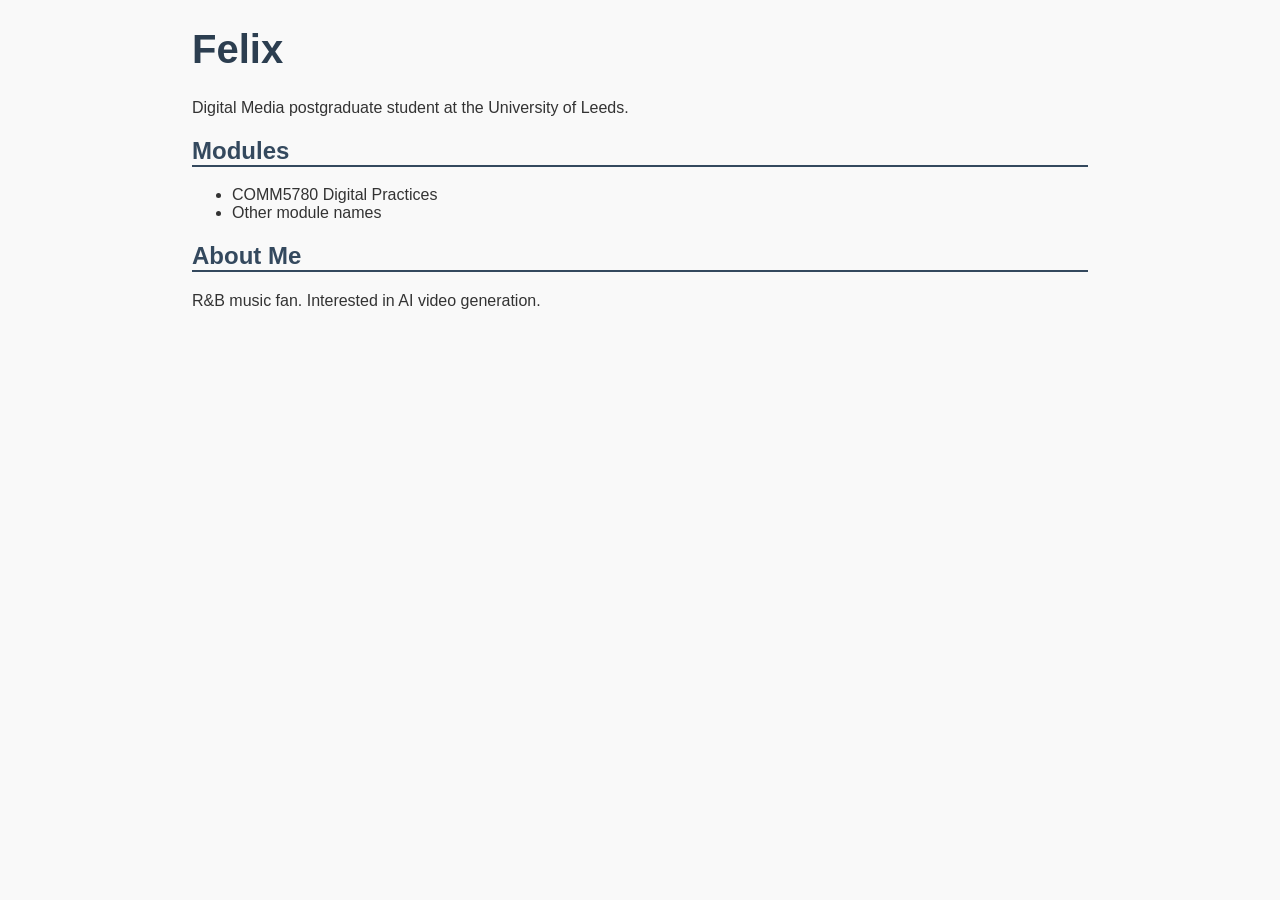
==== Felix website/index.html @ e4582f35 "Add files via upload" ====
<!DOCTYPE html>
<html>
<head>
<title>Felix's Portfolio</title>
<link href="style.css" rel="stylesheet" type="text/css" />
</head>
<body>

<h1>Felix</h1>
<p>Digital Media postgraduate student at the University of Leeds.</p>

<h2>Modules</h2>
<ul>
  <li>COMM5780 Digital Practices</li>
  <li>Other module names</li>
</ul>

<h2>About Me</h2>
<p>R&B music fan. Interested in AI video generation.</p>

</body>
</html>
---- Felix website/style.css ----
body {
  color: #333;
  background: #f9f9f9;
  font-family: Arial, sans-serif;
  margin-left: 15%;
  margin-right: 15%;
}

h1 {
  color: #2c3e50;
  font-size: 2.5em;
}

h2 {
  color: #34495e;
  border-bottom: 2px solid #34495e;
}
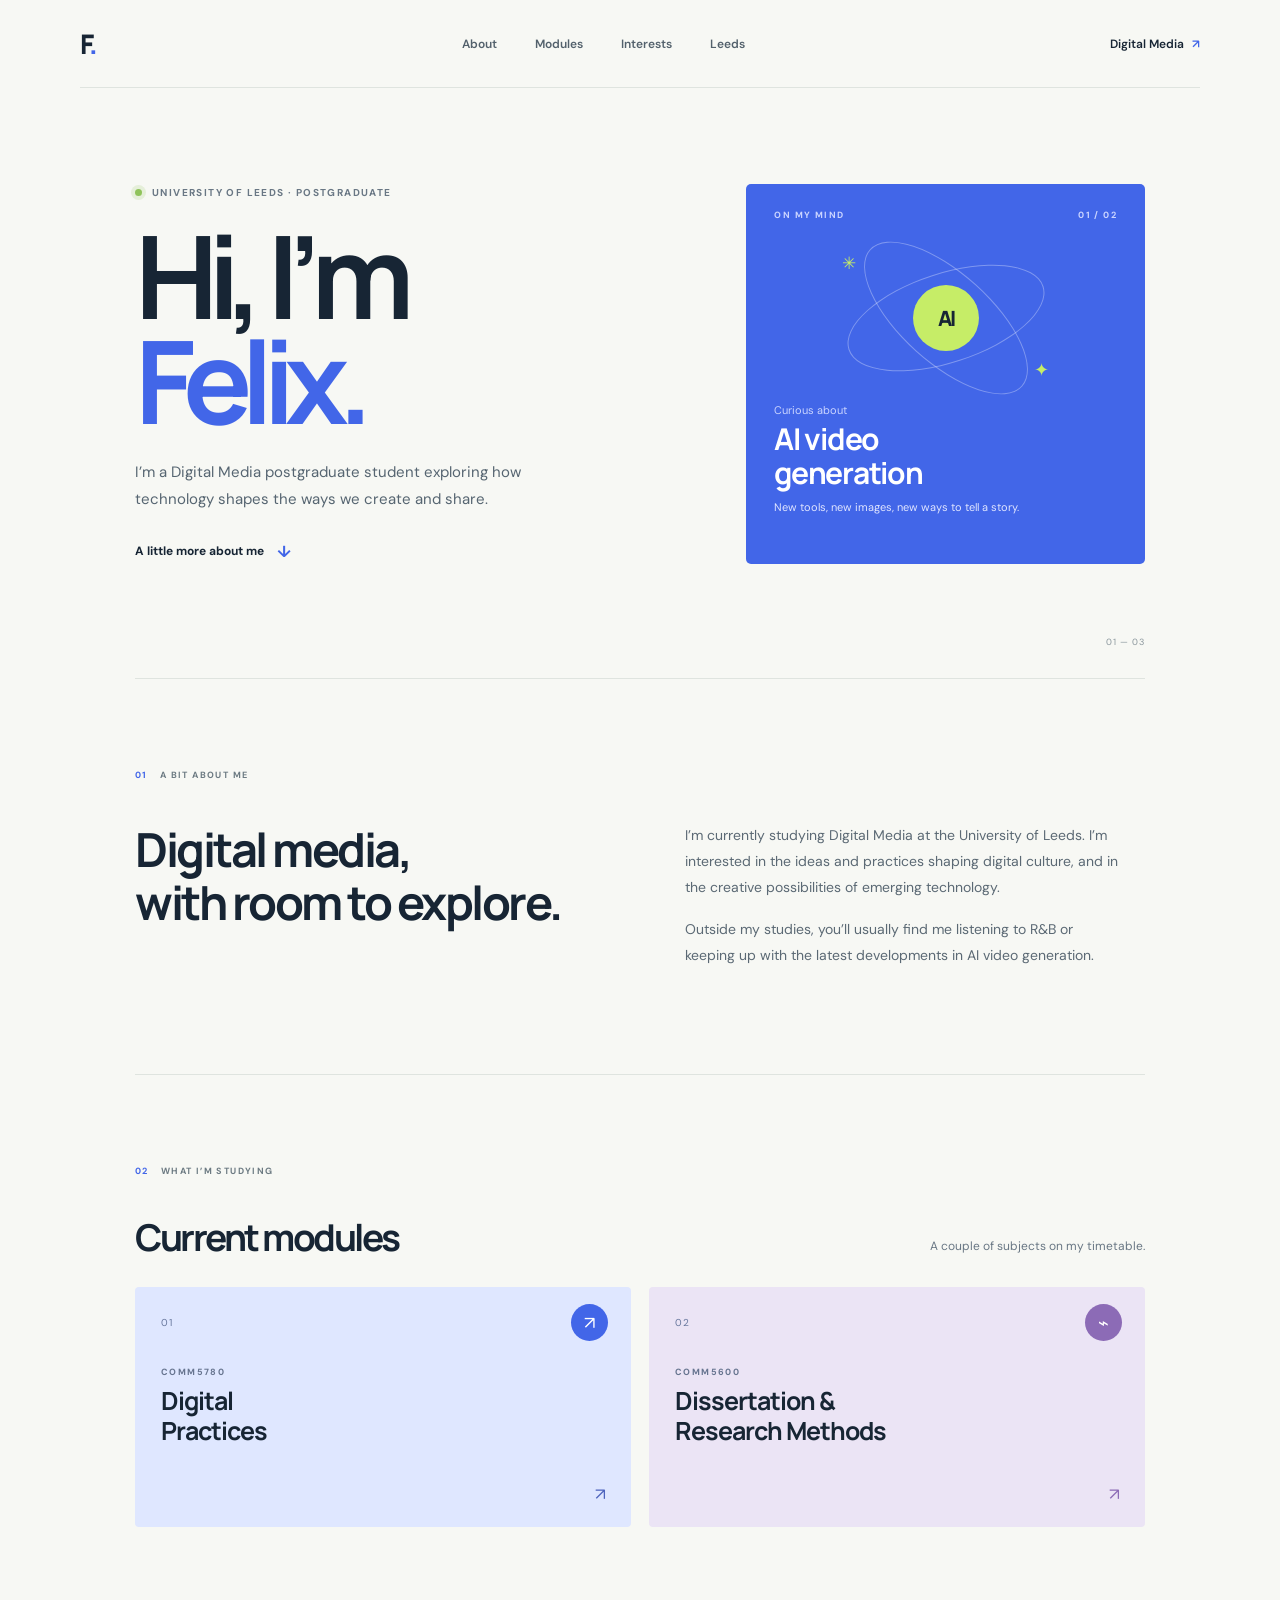
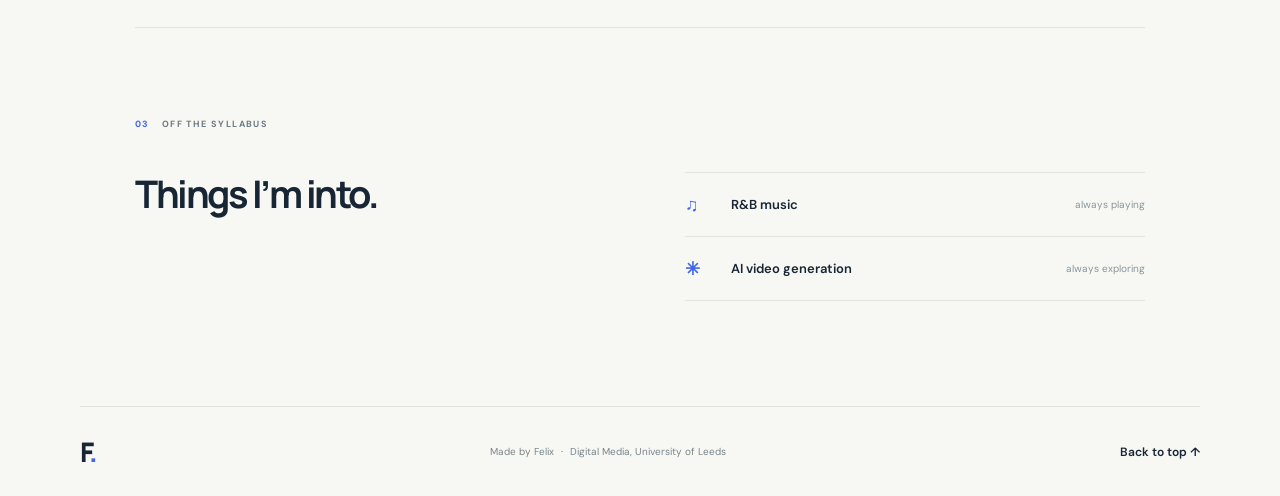
==== commit 7a49eb45: "Add files via upload" ====
--- a/Felix website/index.html
+++ b/Felix website/index.html
@@ -1,22 +1,102 @@
-<!DOCTYPE html>
-<html>
+<!doctype html>
+<html lang="en">
 <head>
-<title>Felix's Portfolio</title>
-<link href="style.css" rel="stylesheet" type="text/css" />
+  <meta charset="utf-8">
+  <meta name="viewport" content="width=device-width, initial-scale=1">
+  <meta name="description" content="Felix is a Digital Media postgraduate student at the University of Leeds, interested in R&B and AI video generation.">
+  <title>Felix — Digital Media</title>
+  <link rel="preconnect" href="https://fonts.googleapis.com">
+  <link rel="preconnect" href="https://fonts.gstatic.com" crossorigin>
+  <link href="https://fonts.googleapis.com/css2?family=DM+Sans:wght@400;500;600;700&family=Manrope:wght@500;600;700;800&display=swap" rel="stylesheet">
+  <link href="style.css" rel="stylesheet">
 </head>
 <body>
+  <header class="site-header">
+    <a class="wordmark" href="#top" aria-label="Felix, back to top">F<span>.</span></a>
+    <nav aria-label="Main navigation">
+      <a href="#about">About</a>
+      <a href="#modules">Modules</a>
+      <a href="#interests">Interests</a>
+      <a href="leeds.html">Leeds</a>
+    </nav>
+    <a class="header-note" href="#about">Digital Media <span>↗</span></a>
+  </header>
 
-<h1>Felix</h1>
-<p>Digital Media postgraduate student at the University of Leeds.</p>
+  <main id="top">
+    <section class="hero" aria-labelledby="hero-title">
+      <div class="hero-copy">
+        <p class="eyebrow"><span class="eyebrow-dot"></span> University of Leeds · Postgraduate</p>
+        <h1 id="hero-title">Hi, I’m<br><span>Felix.</span></h1>
+        <p class="hero-intro">I’m a Digital Media postgraduate student exploring how technology shapes the ways we create and share.</p>
+        <a class="text-link" href="#about">A little more about me <span aria-hidden="true">↓</span></a>
+      </div>
+      <aside class="hero-card" aria-label="Current interests">
+        <div class="card-topline"><span>ON MY MIND</span><span>01 / 02</span></div>
+        <div class="orbit-art" aria-hidden="true">
+          <span class="orbit orbit-one"></span>
+          <span class="orbit orbit-two"></span>
+          <span class="orbit-core">AI</span>
+          <span class="orbit-star star-one">✳</span>
+          <span class="orbit-star star-two">✦</span>
+        </div>
+        <p class="card-caption">Curious about</p>
+        <h2>AI video<br>generation</h2>
+        <p class="card-description">New tools, new images, new ways to tell a story.</p>
+      </aside>
+      <div class="hero-index" aria-hidden="true">01 — 03</div>
+    </section>
 
-<h2>Modules</h2>
-<ul>
-  <li>COMM5780 Digital Practices</li>
-  <li>Other module names</li>
-</ul>
+    <section class="about section-block" id="about" aria-labelledby="about-title">
+      <div class="section-label"><span>01</span> A BIT ABOUT ME</div>
+      <div class="about-content">
+        <h2 id="about-title">Digital media,<br>with room to explore.</h2>
+        <div class="about-text">
+          <p>I’m currently studying Digital Media at the University of Leeds. I’m interested in the ideas and practices shaping digital culture, and in the creative possibilities of emerging technology.</p>
+          <p>Outside my studies, you’ll usually find me listening to R&amp;B or keeping up with the latest developments in AI video generation.</p>
+        </div>
+      </div>
+    </section>
 
-<h2>About Me</h2>
-<p>R&B music fan. Interested in AI video generation.</p>
+    <section class="modules section-block" id="modules" aria-labelledby="modules-title">
+      <div class="section-label"><span>02</span> WHAT I’M STUDYING</div>
+      <div class="section-heading">
+        <h2 id="modules-title">Current modules</h2>
+        <p>A couple of subjects on my timetable.</p>
+      </div>
+      <div class="module-grid">
+        <article class="module-card module-card-blue">
+          <span class="module-number">01</span>
+          <div class="module-icon" aria-hidden="true">↗</div>
+          <p class="module-code">COMM5780</p>
+          <h3>Digital<br>Practices</h3>
+          <span class="module-arrow" aria-hidden="true">↗</span>
+        </article>
+        <article class="module-card module-card-lilac">
+          <span class="module-number">02</span>
+          <div class="module-icon" aria-hidden="true">⌁</div>
+          <p class="module-code">COMM5600</p>
+          <h3>Dissertation &amp;<br>Research Methods</h3>
+          <span class="module-arrow" aria-hidden="true">↗</span>
+        </article>
+      </div>
+    </section>
 
+    <section class="interests section-block" id="interests" aria-labelledby="interests-title">
+      <div class="section-label"><span>03</span> OFF THE SYLLABUS</div>
+      <div class="interest-content">
+        <h2 id="interests-title">Things I’m into.</h2>
+        <div class="interest-list">
+          <div class="interest-item"><span class="interest-symbol">♫</span><span>R&amp;B music</span><span class="interest-note">always playing</span></div>
+          <div class="interest-item"><span class="interest-symbol">✳</span><span>AI video generation</span><span class="interest-note">always exploring</span></div>
+        </div>
+      </div>
+    </section>
+  </main>
+
+  <footer class="site-footer">
+    <a class="wordmark" href="#top" aria-label="Back to top">F<span>.</span></a>
+    <p>Made by Felix <span>·</span> Digital Media, University of Leeds</p>
+    <a class="back-to-top" href="#top">Back to top ↑</a>
+  </footer>
 </body>
 </html>
--- a/Felix website/style.css
+++ b/Felix website/style.css
@@ -1,17 +1,287 @@
+:root {
+  color-scheme: light;
+  --ink: #172534;
+  --muted: #697784;
+  --blue: #4266e8;
+  --lime: #c6ed67;
+  --paper: #f7f8f4;
+  --line: #dfe4df;
+  --serif: Georgia, "Times New Roman", serif;
+}
+
+* { box-sizing: border-box; }
+
+html { scroll-behavior: smooth; }
+
 body {
-  color: #333;
-  background: #f9f9f9;
-  font-family: Arial, sans-serif;
-  margin-left: 15%;
-  margin-right: 15%;
-}
-
-h1 {
-  color: #2c3e50;
-  font-size: 2.5em;
-}
-
-h2 {
-  color: #34495e;
-  border-bottom: 2px solid #34495e;
-}
+  margin: 0;
+  color: var(--ink);
+  background: var(--paper);
+  font-family: "DM Sans", Arial, sans-serif;
+  -webkit-font-smoothing: antialiased;
+}
+
+a { color: inherit; }
+
+.site-header,
+.site-footer {
+  display: flex;
+  align-items: center;
+  justify-content: space-between;
+  width: min(1120px, calc(100% - 80px));
+  margin: 0 auto;
+}
+
+.site-header {
+  height: 88px;
+  border-bottom: 1px solid var(--line);
+}
+
+.wordmark {
+  color: var(--ink);
+  font-family: "Manrope", Arial, sans-serif;
+  font-size: 27px;
+  font-weight: 800;
+  letter-spacing: -2px;
+  text-decoration: none;
+}
+
+.wordmark span { color: var(--blue); }
+
+.site-header nav { display: flex; gap: 38px; }
+
+.site-header nav a,
+.header-note,
+.back-to-top {
+  font-size: 12px;
+  font-weight: 600;
+  text-decoration: none;
+}
+
+.site-header nav a { color: #53616c; transition: color .2s ease; }
+.site-header nav a:hover, .back-to-top:hover { color: var(--blue); }
+.header-note { color: var(--ink); }
+.header-note span { margin-left: 5px; color: var(--blue); }
+
+.hero {
+  position: relative;
+  display: grid;
+  grid-template-columns: 1.15fr .85fr;
+  align-items: center;
+  gap: 72px;
+  width: min(1010px, calc(100% - 120px));
+  min-height: 590px;
+  margin: 0 auto;
+  padding: 64px 0 82px;
+}
+
+.eyebrow, .section-label, .card-topline, .module-code {
+  font-size: 10px;
+  font-weight: 700;
+  letter-spacing: 1.4px;
+  text-transform: uppercase;
+}
+
+.eyebrow { display: flex; align-items: center; gap: 10px; margin: 0 0 24px; color: var(--muted); }
+.eyebrow-dot { width: 7px; height: 7px; border-radius: 50%; background: #8fc35a; box-shadow: 0 0 0 4px #e5efd9; }
+
+.hero h1 {
+  margin: 0;
+  font-family: "Manrope", Arial, sans-serif;
+  font-size: clamp(76px, 9vw, 116px);
+  font-weight: 700;
+  letter-spacing: -.09em;
+  line-height: .91;
+}
+
+.hero h1 span { color: var(--blue); }
+
+.hero-intro {
+  max-width: 405px;
+  margin: 26px 0 26px;
+  color: #566571;
+  font-size: 15px;
+  line-height: 1.8;
+}
+
+.text-link { display: inline-flex; gap: 13px; align-items: center; font-size: 12px; font-weight: 700; text-decoration: none; }
+.text-link span { color: var(--blue); font-size: 16px; transition: transform .2s ease; }
+.text-link:hover span { transform: translateY(3px); }
+
+.hero-card {
+  position: relative;
+  min-height: 380px;
+  padding: 25px 28px 28px;
+  overflow: hidden;
+  color: #fff;
+  background: var(--blue);
+  border-radius: 5px;
+}
+
+.card-topline { display: flex; justify-content: space-between; color: #cbd5ff; font-size: 9px; }
+.orbit-art { position: relative; height: 170px; margin: 12px auto 0; }
+.orbit { position: absolute; top: 50%; left: 50%; border: 1px solid rgba(255,255,255,.32); border-radius: 50%; transform: translate(-50%, -50%) rotate(-18deg); }
+.orbit-one { width: 205px; height: 90px; }
+.orbit-two { width: 205px; height: 90px; transform: translate(-50%, -50%) rotate(42deg); }
+.orbit-core { position: absolute; top: 50%; left: 50%; display: grid; width: 66px; height: 66px; place-items: center; color: var(--ink); background: var(--lime); border-radius: 50%; font-family: "Manrope", sans-serif; font-size: 21px; font-weight: 800; letter-spacing: -2px; transform: translate(-50%, -50%); }
+.orbit-star { position: absolute; color: var(--lime); }
+.star-one { top: 19px; left: calc(50% - 104px); font-size: 17px; }
+.star-two { right: calc(50% - 103px); bottom: 21px; font-size: 18px; }
+.card-caption { margin: 0 0 5px; color: #cbd5ff; font-size: 11px; }
+.hero-card h2 { margin: 0; font-family: "Manrope", sans-serif; font-size: 30px; line-height: 1.12; letter-spacing: -1.3px; }
+.card-description { margin: 10px 0 0; color: #e0e5ff; font-size: 11px; line-height: 1.6; }
+.hero-index { position: absolute; right: 0; bottom: 30px; color: #8a969c; font-size: 9px; letter-spacing: 1px; }
+
+.section-block { width: min(1010px, calc(100% - 120px)); margin: 0 auto; padding: 90px 0; border-top: 1px solid var(--line); }
+.section-label { display: flex; align-items: center; gap: 12px; color: #6c7a82; font-size: 9px; }
+.section-label span { color: var(--blue); }
+
+.about-content { display: grid; grid-template-columns: 1fr 1fr; gap: 90px; margin-top: 42px; }
+.about h2, .section-heading h2, .interest-content h2 { margin: 0; font-family: "Manrope", Arial, sans-serif; font-size: clamp(32px, 4vw, 47px); line-height: 1.13; letter-spacing: -2.5px; }
+.about-text { max-width: 440px; color: #5b6974; font-size: 14px; line-height: 1.85; }
+.about-text p { margin: 0 0 16px; }
+
+.modules { padding-bottom: 100px; }
+.section-heading { display: flex; align-items: end; justify-content: space-between; margin: 40px 0 28px; }
+.section-heading h2 { font-size: 37px; }
+.section-heading p { margin: 0 0 5px; color: var(--muted); font-size: 12px; }
+.module-grid { display: grid; grid-template-columns: 1fr 1fr; gap: 18px; }
+.module-card { position: relative; min-height: 240px; padding: 23px 26px; overflow: hidden; border-radius: 4px; }
+.module-card-blue { background: #dfe7ff; }
+.module-card-lilac { background: #ebe4f5; }
+.module-number { color: #67779d; font-size: 10px; letter-spacing: 1px; }
+.module-icon { position: absolute; top: 17px; right: 23px; display: grid; width: 37px; height: 37px; place-items: center; color: #fff; background: var(--blue); border-radius: 50%; font-size: 18px; }
+.module-card-lilac .module-icon { color: #fff; background: #8c6bb6; }
+.module-code { margin: 35px 0 8px; color: #66748f; font-size: 9px; }
+.module-card h3 { margin: 0; font-family: "Manrope", Arial, sans-serif; font-size: 25px; line-height: 1.18; letter-spacing: -1px; }
+.module-arrow { position: absolute; right: 25px; bottom: 22px; color: #4e64bd; font-size: 17px; }
+.module-card-lilac .module-arrow { color: #8c6bb6; }
+
+.interests { padding-bottom: 105px; }
+.interest-content { display: grid; grid-template-columns: 1fr 1fr; gap: 90px; align-items: start; margin-top: 42px; }
+.interest-content h2 { font-size: 38px; }
+.interest-list { border-top: 1px solid var(--line); }
+.interest-item { display: grid; grid-template-columns: 34px 1fr auto; align-items: center; gap: 12px; min-height: 64px; border-bottom: 1px solid var(--line); font-size: 13px; font-weight: 600; }
+.interest-symbol { color: var(--blue); font-size: 18px; }
+.interest-note { color: #89949a; font-size: 10px; font-weight: 400; }
+
+.site-footer { min-height: 90px; border-top: 1px solid var(--line); }
+.site-footer p { color: #78848a; font-size: 10px; }
+.site-footer p span { padding: 0 4px; color: var(--blue); }
+.back-to-top { color: var(--ink); }
+
+:focus-visible { outline: 3px solid #eea84b; outline-offset: 4px; }
+
+@media (max-width: 760px) {
+  .site-header, .site-footer { width: calc(100% - 40px); }
+  .site-header { height: 72px; }
+  .site-header nav { gap: 18px; }
+  .site-header nav a { font-size: 11px; }
+  .header-note { display: none; }
+  .hero, .section-block { width: calc(100% - 48px); }
+  .hero { grid-template-columns: 1fr; gap: 45px; min-height: auto; padding: 74px 0 70px; }
+  .hero h1 { font-size: clamp(76px, 17vw, 112px); }
+  .hero-card { width: min(100%, 390px); min-height: 360px; }
+  .hero-index { bottom: 24px; }
+  .section-block { padding: 70px 0; }
+  .about-content, .interest-content { grid-template-columns: 1fr; gap: 24px; margin-top: 32px; }
+  .about h2 { font-size: 39px; }
+  .section-heading { display: block; margin-top: 32px; }
+  .section-heading p { margin-top: 10px; }
+  .module-grid { grid-template-columns: 1fr; }
+  .module-card { min-height: 220px; }
+  .interest-content h2 { font-size: 34px; }
+}
+
+@media (max-width: 420px) {
+  .site-header nav { gap: 12px; }
+  .site-header nav a { font-size: 10px; }
+  .hero, .section-block { width: calc(100% - 40px); }
+  .hero-intro { font-size: 14px; }
+  .interest-item { grid-template-columns: 26px 1fr; gap: 8px; }
+  .interest-note { grid-column: 2; margin-top: -16px; padding-bottom: 12px; }
+  .site-footer p { max-width: 170px; line-height: 1.6; }
+}
+
+@media (prefers-reduced-motion: reduce) {
+  html { scroll-behavior: auto; }
+  *, *::before, *::after { transition-duration: .01ms !important; }
+}
+
+.leeds-hero {
+  position: relative;
+  display: grid;
+  grid-template-columns: .85fr 1.15fr;
+  align-items: center;
+  gap: 64px;
+  width: min(1120px, calc(100% - 80px));
+  min-height: 560px;
+  margin: 0 auto;
+  padding: 64px 0 76px;
+}
+
+.leeds-hero h1 {
+  margin: 0;
+  font-family: "Manrope", Arial, sans-serif;
+  font-size: clamp(58px, 7vw, 86px);
+  font-weight: 700;
+  letter-spacing: -.08em;
+  line-height: .99;
+}
+
+.leeds-hero h1 span { color: var(--blue); }
+.leeds-intro { max-width: 390px; margin: 23px 0 24px; color: #566571; font-size: 14px; line-height: 1.8; }
+.leeds-hero-image { margin: 0; }
+.leeds-hero-image img { display: block; width: 100%; height: 355px; object-fit: cover; border-radius: 4px; }
+.leeds-hero-image figcaption { margin-top: 10px; color: #76828a; font-size: 10px; }
+.leeds-hero-image figcaption a, .photo-note a { color: #5c6c86; text-decoration-color: #9ba6b1; text-underline-offset: 3px; }
+.leeds-hero-index { position: absolute; right: 0; bottom: 26px; color: #8a969c; font-size: 9px; letter-spacing: 1px; }
+
+.leeds-campus { padding-top: 78px; }
+.leeds-section-heading { display: flex; align-items: end; justify-content: space-between; gap: 30px; margin: 38px 0 27px; }
+.leeds-section-heading h2 { margin: 0; font-family: "Manrope", Arial, sans-serif; font-size: clamp(32px, 4vw, 44px); letter-spacing: -2px; line-height: 1.12; }
+.leeds-section-heading p { max-width: 520px; margin: 12px 0 0; color: var(--muted); font-size: 13px; line-height: 1.7; }
+.leeds-section-heading > .text-link { flex: 0 0 auto; margin-bottom: 4px; }
+.campus-gallery { display: grid; grid-template-columns: 1.35fr .65fr; gap: 18px; align-items: stretch; }
+.campus-photo { display: flex; flex-direction: column; min-width: 0; margin: 0; overflow: hidden; background: #eff0eb; border-radius: 4px; }
+.campus-photo img { display: block; width: 100%; height: 310px; object-fit: cover; }
+.campus-photo:not(.campus-photo-wide) img { height: 310px; object-position: center; }
+.campus-photo figcaption { display: flex; align-items: center; justify-content: space-between; gap: 10px; min-height: 48px; padding: 0 15px; }
+.campus-photo figcaption span { font-size: 12px; font-weight: 700; }
+.campus-photo figcaption a { color: #76828a; font-size: 9px; text-decoration: none; }
+.photo-note { margin: 15px 0 0; color: #879197; font-size: 10px; }
+
+.everyday { padding-top: 80px; padding-bottom: 100px; }
+.everyday-heading { margin-bottom: 28px; }
+.everyday-gallery { display: grid; grid-template-columns: 1.25fr .75fr 1fr; grid-auto-rows: 220px; gap: 14px; }
+.everyday-photo { position: relative; min-width: 0; margin: 0; overflow: hidden; background: #e6e8e3; border-radius: 4px; }
+.everyday-photo img { display: block; width: 100%; height: 100%; object-fit: cover; transition: transform .35s ease; }
+.everyday-photo:hover img { transform: scale(1.025); }
+.everyday-photo figcaption { position: absolute; right: 0; bottom: 0; left: 0; padding: 28px 14px 12px; color: #fff; background: linear-gradient(transparent, rgba(11, 20, 28, .68)); font-size: 11px; font-weight: 600; }
+.everyday-photo-city { grid-column: span 2; }
+.everyday-photo-city img { object-position: center 55%; }
+.everyday-photo-breakfast { grid-row: span 2; }
+.everyday-photo-breakfast img, .everyday-photo-night img, .everyday-photo-meal img { object-position: center; }
+.everyday-photo-dinner { grid-column: span 2; }
+
+@media (max-width: 760px) {
+  .leeds-hero { grid-template-columns: 1fr; gap: 35px; width: calc(100% - 48px); min-height: auto; padding: 65px 0 66px; }
+  .leeds-hero h1 { font-size: clamp(57px, 13vw, 78px); }
+  .leeds-hero-image img { height: min(58vw, 355px); min-height: 220px; }
+  .leeds-hero-index { bottom: 20px; }
+  .leeds-campus, .everyday { padding-top: 68px; }
+  .leeds-section-heading { display: block; margin-top: 30px; }
+  .leeds-section-heading > .text-link { margin-top: 18px; }
+  .campus-gallery { grid-template-columns: 1fr; }
+  .campus-photo img, .campus-photo:not(.campus-photo-wide) img { height: 260px; }
+  .everyday-gallery { grid-template-columns: 1fr 1fr; grid-auto-rows: 200px; }
+  .everyday-photo-city, .everyday-photo-dinner { grid-column: span 2; }
+  .everyday-photo-breakfast { grid-row: span 1; }
+}
+
+@media (max-width: 420px) {
+  .leeds-hero { width: calc(100% - 40px); }
+  .everyday-gallery { grid-auto-rows: 165px; gap: 10px; }
+  .campus-photo img, .campus-photo:not(.campus-photo-wide) img { height: 215px; }
+  .campus-photo figcaption { padding: 0 11px; }
+}
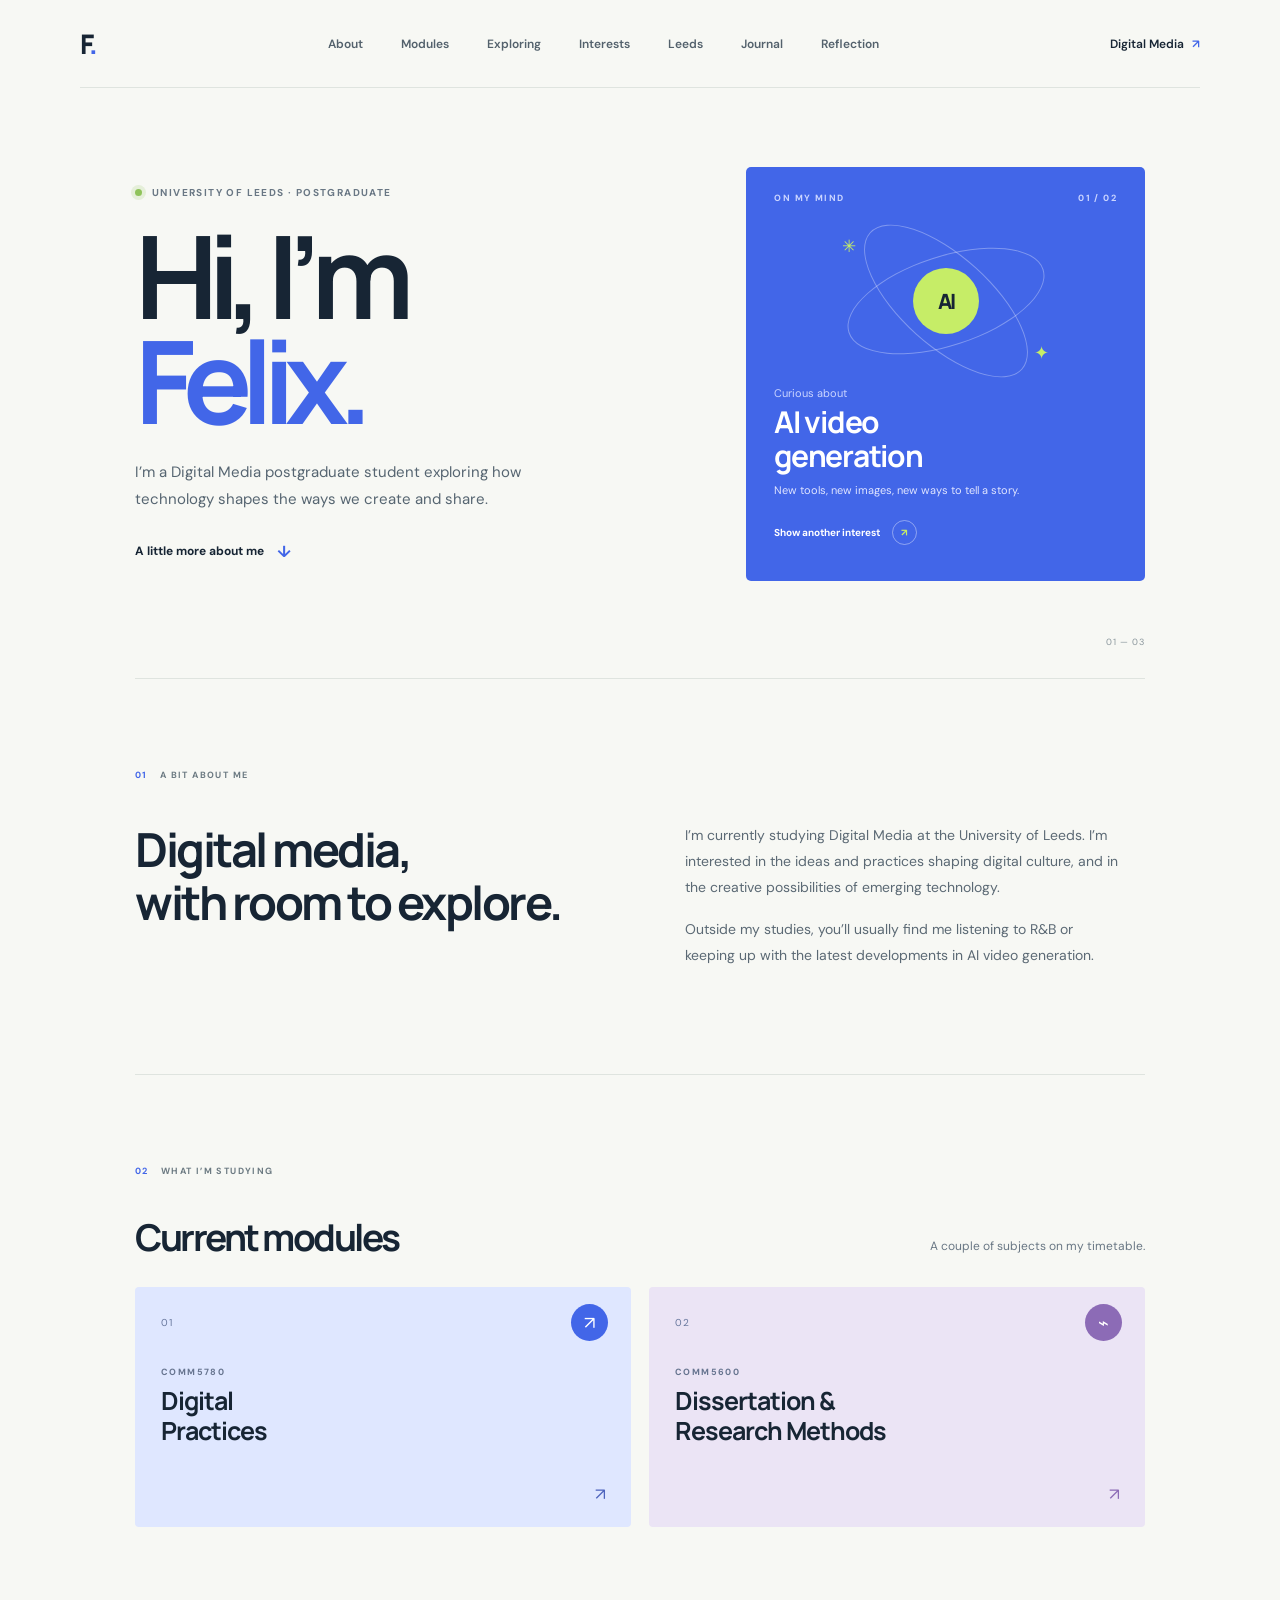
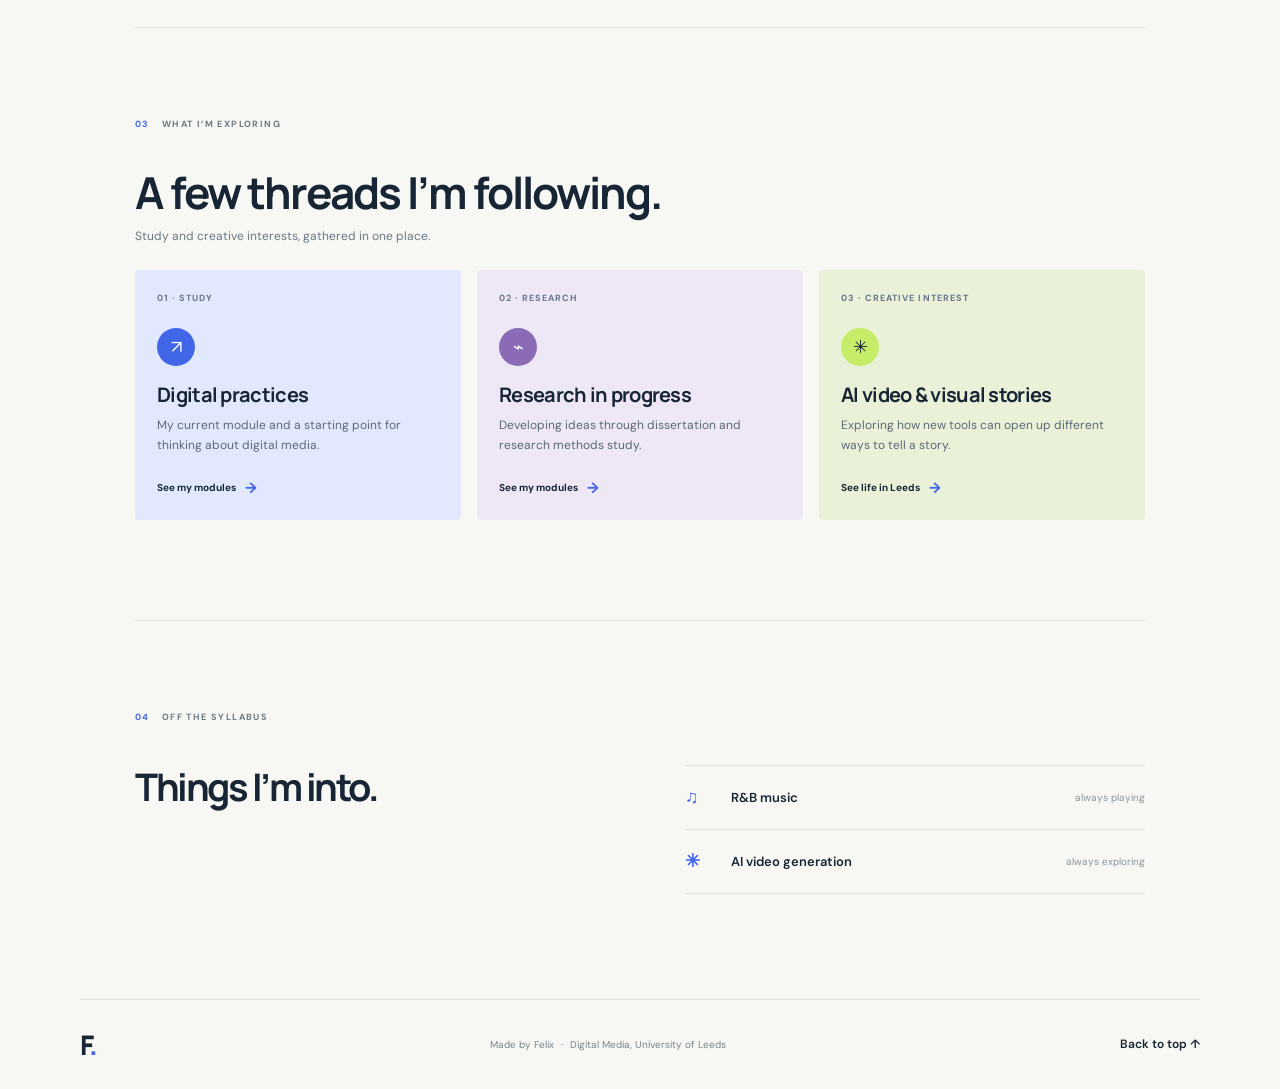
==== commit c626c8df: "Add files via upload" ====
--- a/Felix website/index.html
+++ b/Felix website/index.html
@@ -11,13 +11,17 @@
   <link href="style.css" rel="stylesheet">
 </head>
 <body>
+  <div class="scroll-progress" aria-hidden="true"><span></span></div>
   <header class="site-header">
     <a class="wordmark" href="#top" aria-label="Felix, back to top">F<span>.</span></a>
     <nav aria-label="Main navigation">
       <a href="#about">About</a>
       <a href="#modules">Modules</a>
+      <a href="#exploring">Exploring</a>
       <a href="#interests">Interests</a>
       <a href="leeds.html">Leeds</a>
+      <a href="journal.html">Journal</a>
+      <a href="reflection.html">Reflection</a>
     </nav>
     <a class="header-note" href="#about">Digital Media <span>↗</span></a>
   </header>
@@ -31,17 +35,22 @@
         <a class="text-link" href="#about">A little more about me <span aria-hidden="true">↓</span></a>
       </div>
       <aside class="hero-card" aria-label="Current interests">
-        <div class="card-topline"><span>ON MY MIND</span><span>01 / 02</span></div>
-        <div class="orbit-art" aria-hidden="true">
+        <div class="card-topline"><span>ON MY MIND</span><span id="interest-index" aria-live="polite">01 / 02</span></div>
+        <div class="orbit-art" id="interest-art" aria-hidden="true">
           <span class="orbit orbit-one"></span>
           <span class="orbit orbit-two"></span>
-          <span class="orbit-core">AI</span>
+          <span class="orbit-core" id="interest-core">AI</span>
           <span class="orbit-star star-one">✳</span>
           <span class="orbit-star star-two">✦</span>
         </div>
-        <p class="card-caption">Curious about</p>
-        <h2>AI video<br>generation</h2>
-        <p class="card-description">New tools, new images, new ways to tell a story.</p>
+        <div class="interest-copy" id="interest-copy" aria-live="polite">
+          <p class="card-caption" id="interest-caption">Curious about</p>
+          <h2 id="interest-title">AI video<br>generation</h2>
+          <p class="card-description" id="interest-description">New tools, new images, new ways to tell a story.</p>
+        </div>
+        <button class="interest-switch" id="interest-switch" type="button" aria-label="Show another interest">
+          <span>Show another interest</span><span aria-hidden="true">↗</span>
+        </button>
       </aside>
       <div class="hero-index" aria-hidden="true">01 — 03</div>
     </section>
@@ -81,8 +90,41 @@
       </div>
     </section>
 
+    <section class="exploring section-block" id="exploring" aria-labelledby="exploring-title">
+      <div class="section-label"><span>03</span> WHAT I’M EXPLORING</div>
+      <div class="exploring-heading">
+        <div>
+          <h2 id="exploring-title">A few threads I’m following.</h2>
+          <p>Study and creative interests, gathered in one place.</p>
+        </div>
+      </div>
+      <div class="exploration-grid">
+        <a class="exploration-card exploration-blue" href="#modules">
+          <span class="exploration-index">01 · STUDY</span>
+          <span class="exploration-icon" aria-hidden="true">↗</span>
+          <h3>Digital practices</h3>
+          <p>My current module and a starting point for thinking about digital media.</p>
+          <span class="exploration-link">See my modules <span aria-hidden="true">→</span></span>
+        </a>
+        <a class="exploration-card exploration-lilac" href="#modules">
+          <span class="exploration-index">02 · RESEARCH</span>
+          <span class="exploration-icon" aria-hidden="true">⌁</span>
+          <h3>Research in progress</h3>
+          <p>Developing ideas through dissertation and research methods study.</p>
+          <span class="exploration-link">See my modules <span aria-hidden="true">→</span></span>
+        </a>
+        <a class="exploration-card exploration-lime" href="leeds.html#everyday">
+          <span class="exploration-index">03 · CREATIVE INTEREST</span>
+          <span class="exploration-icon" aria-hidden="true">✳</span>
+          <h3>AI video &amp; visual stories</h3>
+          <p>Exploring how new tools can open up different ways to tell a story.</p>
+          <span class="exploration-link">See life in Leeds <span aria-hidden="true">→</span></span>
+        </a>
+      </div>
+    </section>
+
     <section class="interests section-block" id="interests" aria-labelledby="interests-title">
-      <div class="section-label"><span>03</span> OFF THE SYLLABUS</div>
+      <div class="section-label"><span>04</span> OFF THE SYLLABUS</div>
       <div class="interest-content">
         <h2 id="interests-title">Things I’m into.</h2>
         <div class="interest-list">
@@ -93,10 +135,12 @@
     </section>
   </main>
 
+  <button class="back-to-top-float" type="button" aria-label="Back to top">↑</button>
   <footer class="site-footer">
     <a class="wordmark" href="#top" aria-label="Back to top">F<span>.</span></a>
     <p>Made by Felix <span>·</span> Digital Media, University of Leeds</p>
     <a class="back-to-top" href="#top">Back to top ↑</a>
   </footer>
+  <script src="site.js" defer></script>
 </body>
 </html>
--- a/Felix website/style.css
+++ b/Felix website/style.css
@@ -169,6 +169,38 @@
 .site-footer p { color: #78848a; font-size: 10px; }
 .site-footer p span { padding: 0 4px; color: var(--blue); }
 .back-to-top { color: var(--ink); }
+
+.reflection-hero {
+  width: min(1010px, calc(100% - 120px));
+  margin: 0 auto;
+  padding: 104px 0 96px;
+}
+.reflection-hero h1 {
+  margin: 0;
+  font-family: "Manrope", Arial, sans-serif;
+  font-size: clamp(62px, 8vw, 96px);
+  font-weight: 700;
+  letter-spacing: -.085em;
+  line-height: .98;
+}
+.reflection-hero h1 span { color: var(--blue); }
+.reflection-hero > p:last-child { max-width: 490px; margin: 24px 0 0; color: #566571; font-size: 15px; line-height: 1.8; }
+.reflection-content { padding-top: 72px; }
+.reflection-heading { display: flex; align-items: end; justify-content: space-between; margin: 38px 0 28px; }
+.reflection-kicker, .reflection-card-index { color: #6c7a82; font-size: 9px; font-weight: 700; letter-spacing: 1.25px; }
+.reflection-kicker { margin: 0 0 12px; }
+.reflection-heading h2 { margin: 0; font-family: "Manrope", Arial, sans-serif; font-size: clamp(32px, 4vw, 44px); letter-spacing: -2px; line-height: 1.15; }
+.reflection-mark { color: #d9e0dc; font-family: "Manrope", Arial, sans-serif; font-size: 60px; font-weight: 700; letter-spacing: -5px; line-height: 1; }
+.reflection-grid { display: grid; grid-template-columns: repeat(3, 1fr); gap: 16px; }
+.reflection-card { min-height: 245px; padding: 24px; border: 1px solid var(--line); border-radius: 4px; background: #fff; }
+.reflection-card-index { color: var(--blue); }
+.reflection-card h3 { margin: 37px 0 12px; font-family: "Manrope", Arial, sans-serif; font-size: 20px; letter-spacing: -.7px; line-height: 1.2; }
+.reflection-card p { margin: 0; color: #5b6974; font-size: 12px; line-height: 1.8; }
+.reflection-card-next { background: #eaf0ff; border-color: #dce4fb; }
+.reflection-card-next .reflection-card-index { color: #5268c8; }
+.reflection-return { margin-top: 32px; }
+
+.reflection-page .site-header nav a[aria-current="page"] { color: var(--blue); }
 
 :focus-visible { outline: 3px solid #eea84b; outline-offset: 4px; }
 
@@ -191,6 +223,11 @@
   .module-grid { grid-template-columns: 1fr; }
   .module-card { min-height: 220px; }
   .interest-content h2 { font-size: 34px; }
+  .reflection-hero, .reflection-content { width: calc(100% - 48px); }
+  .reflection-hero { padding: 76px 0 68px; }
+  .reflection-grid { grid-template-columns: 1fr; gap: 12px; }
+  .reflection-card { min-height: auto; }
+  .reflection-card h3 { margin-top: 24px; }
 }
 
 @media (max-width: 420px) {
@@ -201,6 +238,11 @@
   .interest-item { grid-template-columns: 26px 1fr; gap: 8px; }
   .interest-note { grid-column: 2; margin-top: -16px; padding-bottom: 12px; }
   .site-footer p { max-width: 170px; line-height: 1.6; }
+  .site-header nav { gap: 8px; }
+  .site-header nav a { font-size: 9px; }
+  .reflection-hero, .reflection-content { width: calc(100% - 40px); }
+  .reflection-heading { align-items: center; }
+  .reflection-mark { font-size: 46px; }
 }
 
 @media (prefers-reduced-motion: reduce) {
@@ -285,3 +327,228 @@
   .campus-photo img, .campus-photo:not(.campus-photo-wide) img { height: 215px; }
   .campus-photo figcaption { padding: 0 11px; }
 }
+
+
+/* Next iteration: exploration cards and interactive photo viewing. */
+.exploring { padding-bottom: 100px; }
+.exploring-heading { display: flex; align-items: end; justify-content: space-between; margin: 38px 0 26px; }
+.exploring-heading h2 { margin: 0; font-family: "Manrope", Arial, sans-serif; font-size: clamp(32px, 4vw, 44px); line-height: 1.13; letter-spacing: -2px; }
+.exploring-heading p { margin: 10px 0 0; color: var(--muted); font-size: 12px; }
+.exploration-grid { display: grid; grid-template-columns: repeat(3, 1fr); gap: 16px; }
+.exploration-card { position: relative; display: flex; min-height: 250px; flex-direction: column; align-items: flex-start; padding: 22px; overflow: hidden; border-radius: 4px; color: var(--ink); text-decoration: none; transition: transform .2s ease, box-shadow .2s ease; }
+.exploration-card:hover { transform: translateY(-4px); box-shadow: 0 12px 28px rgba(23, 37, 52, .09); }
+.exploration-blue { background: #e2e9ff; }
+.exploration-lilac { background: #eee7f5; }
+.exploration-lime { background: #eaf1d9; }
+.exploration-index { color: #68758a; font-size: 9px; font-weight: 700; letter-spacing: 1.1px; }
+.exploration-icon { display: grid; width: 38px; height: 38px; margin: 24px 0 15px; place-items: center; border-radius: 50%; color: #fff; background: var(--blue); font-size: 18px; }
+.exploration-lilac .exploration-icon { background: #8c6bb6; }
+.exploration-lime .exploration-icon { color: var(--ink); background: #c6ed67; }
+.exploration-card h3 { margin: 0; font-family: "Manrope", Arial, sans-serif; font-size: 20px; letter-spacing: -.7px; }
+.exploration-card p { max-width: 270px; margin: 8px 0 22px; color: #5b6974; font-size: 12px; line-height: 1.65; }
+.exploration-link { display: inline-flex; gap: 9px; align-items: center; margin-top: auto; font-size: 10px; font-weight: 700; }
+.exploration-link span { color: var(--blue); font-size: 15px; transition: transform .2s ease; }
+.exploration-card:hover .exploration-link span { transform: translateX(3px); }
+
+.gallery-toolbar { display: flex; align-items: center; justify-content: space-between; gap: 16px; margin: 0 0 18px; }
+.gallery-filters { display: flex; flex-wrap: wrap; gap: 8px; }
+.gallery-filter { min-height: 34px; padding: 0 13px; border: 1px solid var(--line); border-radius: 99px; color: #5b6974; background: transparent; font: inherit; font-size: 10px; font-weight: 600; cursor: pointer; transition: color .2s ease, background .2s ease, border-color .2s ease; }
+.gallery-filter span { margin-left: 4px; opacity: .72; }
+.gallery-filter:hover, .gallery-filter.is-active { border-color: var(--ink); color: #fff; background: var(--ink); }
+.gallery-status { margin: 0; color: #879197; font-size: 10px; }
+.everyday-photo[hidden] { display: none; }
+.photo-trigger { display: block; width: 100%; padding: 0; overflow: hidden; border: 0; background: transparent; cursor: zoom-in; }
+.leeds-hero-image .photo-trigger { height: auto; border-radius: 4px; }
+.campus-photo .photo-trigger { flex: 1; }
+.campus-photo .photo-trigger img { height: 310px; }
+.everyday-photo .photo-trigger { height: 100%; }
+.photo-trigger:focus-visible { outline-offset: -5px; }
+.photo-trigger img { transition: transform .3s ease, filter .2s ease; }
+.photo-trigger:hover img { transform: scale(1.025); filter: brightness(.94); }
+
+dialog.photo-viewer:not([open]) { display: none; }
+.photo-viewer { position: relative; display: grid; grid-template-columns: 52px minmax(0, 1fr) 52px; grid-template-rows: auto minmax(0, 1fr); gap: 8px; width: min(1000px, calc(100vw - 36px)); max-width: none; height: min(780px, calc(100dvh - 36px)); max-height: none; padding: 14px; overflow: hidden; border: 1px solid rgba(255,255,255,.13); border-radius: 8px; color: #fff; background: #111a22; box-shadow: 0 24px 90px rgba(0,0,0,.38); }
+.photo-viewer::backdrop { background: rgba(9, 17, 24, .78); backdrop-filter: blur(5px); }
+.viewer-toolbar { grid-column: 1 / -1; display: flex; justify-content: space-between; align-items: center; min-height: 34px; }
+.viewer-counter { margin: 0; color: #c3cbd0; font-size: 10px; letter-spacing: .8px; }
+.viewer-close, .viewer-arrow { border: 1px solid rgba(255,255,255,.25); color: #fff; background: rgba(255,255,255,.07); cursor: pointer; }
+.viewer-close { padding: 8px 11px; border-radius: 99px; font: inherit; font-size: 10px; }
+.viewer-close span { margin-left: 7px; font-size: 16px; vertical-align: -1px; }
+.viewer-figure { grid-row: 2; grid-column: 2; display: grid; min-width: 0; min-height: 0; margin: 0; grid-template-rows: minmax(0, 1fr) auto; align-items: center; justify-items: center; }
+.viewer-figure img { display: block; max-width: 100%; max-height: 100%; object-fit: contain; }
+.viewer-figure figcaption { padding-top: 10px; color: #d4dade; font-size: 11px; text-align: center; }
+.viewer-arrow { align-self: center; justify-self: center; display: grid; width: 40px; height: 40px; place-items: center; border-radius: 50%; font-size: 19px; }
+.viewer-previous { grid-row: 2; grid-column: 1; }
+.viewer-next { grid-row: 2; grid-column: 3; }
+.viewer-close:hover, .viewer-arrow:hover { background: rgba(255,255,255,.18); }
+.viewer-arrow[hidden] { display: none; }
+
+@media (max-width: 760px) {
+  .exploration-grid { grid-template-columns: 1fr; gap: 12px; }
+  .exploration-card { min-height: 210px; }
+  .exploration-icon { margin-top: 18px; }
+  .gallery-toolbar { align-items: flex-start; flex-direction: column; }
+  .campus-photo .photo-trigger img { height: 260px; }
+}
+
+@media (max-width: 480px) {
+  .photo-viewer { grid-template-columns: 38px minmax(0, 1fr) 38px; gap: 4px; width: calc(100vw - 20px); height: calc(100dvh - 20px); padding: 10px 6px; }
+  .viewer-arrow { width: 32px; height: 32px; }
+  .viewer-close { margin-right: 4px; }
+}
+
+@media (prefers-reduced-motion: reduce) {
+  .exploration-card, .exploration-link span, .photo-trigger img { transition-duration: .01ms !important; }
+}
+
+/* Motion and interaction polish. */
+.scroll-progress { position: fixed; z-index: 1000; top: 0; right: 0; left: 0; height: 3px; pointer-events: none; }
+.scroll-progress span { display: block; width: 100%; height: 100%; background: var(--blue); transform: scaleX(0); transform-origin: left center; transition: transform .08s linear; }
+
+.interest-copy { transition: opacity .18s ease, transform .18s ease; }
+.interest-copy.is-changing { opacity: 0; transform: translateY(7px); }
+.interest-switch { display: inline-flex; align-items: center; gap: 12px; margin-top: 12px; padding: 8px 0; border: 0; color: #fff; background: transparent; font: inherit; font-size: 10px; font-weight: 700; cursor: pointer; }
+.interest-switch span:last-child { display: grid; width: 25px; height: 25px; place-items: center; border: 1px solid rgba(255,255,255,.4); border-radius: 50%; color: var(--lime); transition: transform .2s ease, background .2s ease; }
+.interest-switch:hover span:last-child { transform: rotate(45deg); background: rgba(255,255,255,.13); }
+.interest-switch:focus-visible, .back-to-top-float:focus-visible { outline-color: var(--lime); }
+.orbit-one { animation: orbit-drift-one 7s ease-in-out infinite; }
+.orbit-two { animation: orbit-drift-two 9s ease-in-out infinite; }
+.orbit-star { animation: star-bob 3.5s ease-in-out infinite; }
+.star-two { animation-delay: -1.6s; }
+.orbit-core { transition: transform .35s cubic-bezier(.2,.8,.2,1), background .25s ease; }
+.orbit-art.is-rnb .orbit-core { transform: translate(-50%,-50%) scale(1.12) rotate(-12deg); background: #ffe6a6; }
+@keyframes orbit-drift-one { 0%,100% { transform: translate(-50%,-50%) rotate(-18deg); } 50% { transform: translate(-50%,-50%) rotate(-8deg) scale(1.04); } }
+@keyframes orbit-drift-two { 0%,100% { transform: translate(-50%,-50%) rotate(42deg); } 50% { transform: translate(-50%,-50%) rotate(52deg) scale(.96); } }
+@keyframes star-bob { 0%,100% { translate: 0 0; } 50% { translate: 0 -6px; } }
+
+.back-to-top-float { position: fixed; z-index: 20; right: max(22px, calc((100vw - 1120px) / 2)); bottom: 22px; display: grid; width: 44px; height: 44px; place-items: center; border: 1px solid rgba(23,37,52,.12); border-radius: 50%; color: #fff; background: var(--ink); box-shadow: 0 8px 24px rgba(23,37,52,.15); font-size: 19px; cursor: pointer; opacity: 0; pointer-events: none; transform: translateY(12px); transition: opacity .2s ease, transform .2s ease, background .2s ease; }
+.back-to-top-float.is-visible { opacity: 1; pointer-events: auto; transform: translateY(0); }
+.back-to-top-float:hover { background: var(--blue); }
+
+html.motion-ready [data-reveal] { opacity: 1; transform: translateY(0); transition: opacity .7s ease, transform .7s cubic-bezier(.2,.7,.2,1); transition-delay: var(--reveal-delay, 0ms); }
+html.motion-ready [data-reveal]:not(.is-visible) { opacity: 0; transform: translateY(22px); }
+html.motion-ready .hero-copy[data-reveal] { transition-delay: 80ms; }
+html.motion-ready .hero-card[data-reveal] { transition-delay: 180ms; }
+
+@media (max-width: 760px) {
+  .back-to-top-float { right: 16px; bottom: 16px; width: 40px; height: 40px; }
+  .interest-switch { margin-top: 6px; }
+}
+
+@media (prefers-reduced-motion: reduce) {
+  .orbit-one, .orbit-two, .orbit-star { animation: none !important; }
+  .scroll-progress span, .interest-copy, .interest-switch span:last-child, .back-to-top-float { transition-duration: .01ms !important; }
+  html.motion-ready [data-reveal], html.motion-ready [data-reveal]:not(.is-visible) { opacity: 1; transform: none; transition: none; }
+}
+
+/* Photo journal collection. */
+.journal-hero {
+  position: relative;
+  display: grid;
+  grid-template-columns: minmax(0, 1.35fr) minmax(260px, .65fr);
+  align-items: center;
+  gap: 50px;
+  width: min(1120px, calc(100% - 80px));
+  min-height: 440px;
+  margin: 0 auto;
+  padding: 70px 0 78px;
+  border-bottom: 1px solid var(--line);
+}
+.journal-hero h1 { margin: 0; font-family: "Manrope", Arial, sans-serif; font-size: clamp(56px, 7.4vw, 92px); font-weight: 700; letter-spacing: -.085em; line-height: .98; }
+.journal-hero h1 span { color: var(--blue); }
+.journal-hero-copy > p:not(.eyebrow) { max-width: 440px; margin: 22px 0 20px; color: #566571; font-size: 14px; line-height: 1.8; }
+.journal-hero-note { position: relative; display: flex; min-height: 250px; flex-direction: column; justify-content: center; padding: 32px; overflow: hidden; border-radius: 4px; color: #fff; background: #263a55; }
+.journal-hero-note::before, .journal-hero-note::after { position: absolute; content: ""; border: 1px solid rgba(255,255,255,.17); border-radius: 50%; }
+.journal-hero-note::before { width: 260px; height: 260px; right: -82px; top: -85px; }
+.journal-hero-note::after { width: 180px; height: 180px; right: -42px; top: -45px; }
+.journal-note-kicker, .journal-note-count { position: relative; z-index: 1; color: #c6d1db; font-size: 9px; font-weight: 700; letter-spacing: 1.5px; }
+.journal-note-title { position: relative; z-index: 1; margin: 18px 0 28px; font-family: Georgia, serif; font-size: 38px; line-height: 1.05; }
+.journal-note-mark { position: absolute; right: 42px; top: 65px; color: var(--lime); font-size: 39px; animation: star-bob 3.5s ease-in-out infinite; }
+.journal-collection { padding-top: 72px; padding-bottom: 105px; }
+.journal-heading { display: flex; align-items: end; justify-content: space-between; gap: 24px; margin: 36px 0 28px; }
+.journal-heading h2 { margin: 0; font-family: "Manrope", Arial, sans-serif; font-size: clamp(32px, 4vw, 44px); line-height: 1.13; letter-spacing: -2px; }
+.journal-heading p { margin: 10px 0 0; color: var(--muted); font-size: 12px; }
+.journal-total { color: var(--blue); font-family: "Manrope", Arial, sans-serif; font-size: 30px; font-weight: 700; letter-spacing: -1.5px; white-space: nowrap; }
+.journal-total span { color: var(--muted); font: 500 10px "DM Sans", Arial, sans-serif; letter-spacing: 0; }
+.journal-gallery { display: grid; grid-template-columns: repeat(4, minmax(0, 1fr)); gap: 18px 14px; }
+.journal-photo { min-width: 0; margin: 0; align-self: start; overflow: hidden; border: 1px solid rgba(23,37,52,.07); border-radius: 5px; background: #fff; transition: transform .25s ease, box-shadow .25s ease; }
+.journal-photo:hover { transform: translateY(-4px); box-shadow: 0 12px 28px rgba(23,37,52,.11); }
+.journal-photo[hidden] { display: none; }
+.journal-photo .photo-trigger { aspect-ratio: 4 / 3; background: #e8e9e5; }
+.journal-photo img { display: block; width: 100%; height: 100%; object-fit: cover; }
+.journal-photo:nth-child(4n + 2) .photo-trigger, .journal-photo:nth-child(7n + 1) .photo-trigger { aspect-ratio: 3 / 4; }
+.journal-photo figcaption { min-height: 46px; padding: 14px 13px; color: #53616c; font-size: 10px; font-weight: 600; }
+
+@media (max-width: 1000px) {
+  .journal-gallery { grid-template-columns: repeat(3, minmax(0, 1fr)); }
+  .journal-photo:nth-child(4n + 2) .photo-trigger, .journal-photo:nth-child(7n + 1) .photo-trigger { aspect-ratio: 4 / 3; }
+  .journal-photo:nth-child(5n + 2) .photo-trigger { aspect-ratio: 3 / 4; }
+}
+@media (max-width: 760px) {
+  .journal-hero { grid-template-columns: 1fr; gap: 34px; width: calc(100% - 48px); min-height: auto; padding: 62px 0 50px; }
+  .journal-hero-note { min-height: 190px; }
+  .journal-hero h1 { font-size: clamp(55px, 12vw, 78px); }
+  .journal-collection { padding-top: 60px; }
+  .journal-gallery { grid-template-columns: repeat(2, minmax(0, 1fr)); gap: 13px 10px; }
+  .journal-photo:nth-child(5n + 2) .photo-trigger { aspect-ratio: 3 / 4; }
+  .journal-photo figcaption { min-height: 43px; padding: 12px 10px; font-size: 9px; }
+}
+@media (max-width: 420px) {
+  .journal-hero { width: calc(100% - 40px); }
+  .journal-heading { align-items: flex-start; }
+  .journal-total { font-size: 25px; }
+  .journal-gallery { gap: 10px 8px; }
+}
+@media (prefers-reduced-motion: reduce) {
+  .journal-photo, .journal-note-mark { transition-duration: .01ms !important; animation: none !important; }
+}
+
+/* Journal refresh: full-frame photos, calm editorial spacing and a reliable viewer. */
+.journal-page { background: #faf9f6; }
+.journal-page .journal-hero { border-color: #e8e4dc; }
+.journal-page .journal-hero-note { min-height: 230px; border: 1px solid #e8e2d8; border-radius: 14px; color: #303a3c; background: linear-gradient(140deg, #f1e9dc, #e9edf0 70%, #e4e8e8); }
+.journal-page .journal-hero-note::before, .journal-page .journal-hero-note::after { border-color: rgba(69, 92, 99, .14); }
+.journal-page .journal-note-kicker, .journal-page .journal-note-count { color: #718080; }
+.journal-page .journal-note-title { font-size: 36px; }
+.journal-page .journal-note-mark { color: #c98670; }
+.journal-page .journal-heading { margin-bottom: 30px; }
+.journal-page .gallery-filter { border-color: #e4dfd7; background: #fff; }
+.journal-page .gallery-filter:hover, .journal-page .gallery-filter.is-active { border-color: #25363a; background: #25363a; }
+.journal-chapter { padding-top: 34px; margin-top: 34px; border-top: 1px solid #e8e4dc; }
+.journal-chapter[hidden] { display: none; }
+.chapter-heading { display: flex; justify-content: space-between; align-items: end; gap: 24px; margin-bottom: 22px; }
+.chapter-copy { max-width: 650px; }
+.chapter-kicker { margin: 0 0 11px; color: #8b8278; font-size: 9px; font-weight: 700; letter-spacing: 1.3px; }
+.chapter-kicker span { margin-right: 10px; color: #c98670; }
+.chapter-copy h3 { margin: 0; font: 600 clamp(24px, 3vw, 32px)/1.18 "Manrope", Arial, sans-serif; letter-spacing: -1.2px; }
+.chapter-copy > p:last-child { margin: 9px 0 0; color: #737c7b; font-size: 12px; line-height: 1.6; }
+.chapter-count { color: #596665; font: 600 18px "Manrope", Arial, sans-serif; white-space: nowrap; }
+.chapter-count small { color: #929896; font: 400 10px "DM Sans", Arial, sans-serif; }
+.journal-gallery { display: block; columns: 4 210px; column-gap: 16px; }
+.journal-photo { display: inline-block; width: 100%; margin: 0 0 16px; break-inside: avoid; overflow: hidden; border: 0; border-radius: 9px; background: #fff; box-shadow: 0 3px 14px rgba(34, 44, 43, .055); }
+.journal-photo:hover { transform: translateY(-3px); box-shadow: 0 10px 24px rgba(34, 44, 43, .1); }
+.journal-photo .photo-trigger { height: auto; aspect-ratio: auto; overflow: hidden; background: #eeece7; }
+.journal-photo img { display: block; width: 100%; height: auto; object-fit: contain; transition: transform .3s ease, filter .2s ease; }
+.journal-photo figcaption { min-height: 0; padding: 11px 13px 13px; color: #596665; font-size: 10px; font-weight: 500; }
+.photo-viewer { position: fixed; inset: 0; display: grid; grid-template-columns: 48px minmax(0, 1fr) 48px; grid-template-rows: 42px minmax(0, 1fr); gap: 8px; width: min(1100px, calc(100vw - 32px)); height: min(900px, calc(100dvh - 32px)); margin: auto; padding: 14px; }
+.viewer-figure { width: 100%; height: 100%; min-width: 0; min-height: 0; }
+.viewer-figure img { width: auto; height: auto; max-width: 100%; max-height: min(78dvh, 740px); object-fit: contain; }
+.viewer-figure figcaption { max-width: 100%; }
+@media (max-width: 760px) {
+  .journal-page .journal-hero-note { min-height: 175px; }
+  .journal-chapter { padding-top: 28px; margin-top: 28px; }
+  .journal-gallery { columns: 2 145px; column-gap: 11px; }
+  .journal-photo { margin-bottom: 11px; border-radius: 7px; }
+  .journal-photo figcaption { padding: 9px 10px 11px; }
+  .chapter-heading { margin-bottom: 18px; }
+  .photo-viewer { grid-template-columns: 34px minmax(0, 1fr) 34px; grid-template-rows: 38px minmax(0, 1fr); gap: 4px; width: calc(100vw - 16px); height: calc(100dvh - 16px); padding: 9px 5px; }
+  .viewer-figure img { max-width: 100%; max-height: calc(100dvh - 120px); }
+  .viewer-figure figcaption { padding-top: 7px; font-size: 10px; }
+}
+@media (max-width: 420px) {
+  .journal-gallery { columns: 2 130px; column-gap: 8px; }
+  .chapter-count { font-size: 15px; }
+}
+.journal-page .journal-photo .photo-trigger:hover img { transform: none; filter: brightness(.97); }
+.viewer-figure { overflow: hidden; }
+.viewer-figure img { max-width: 100%; max-height: calc(100dvh - 150px); }
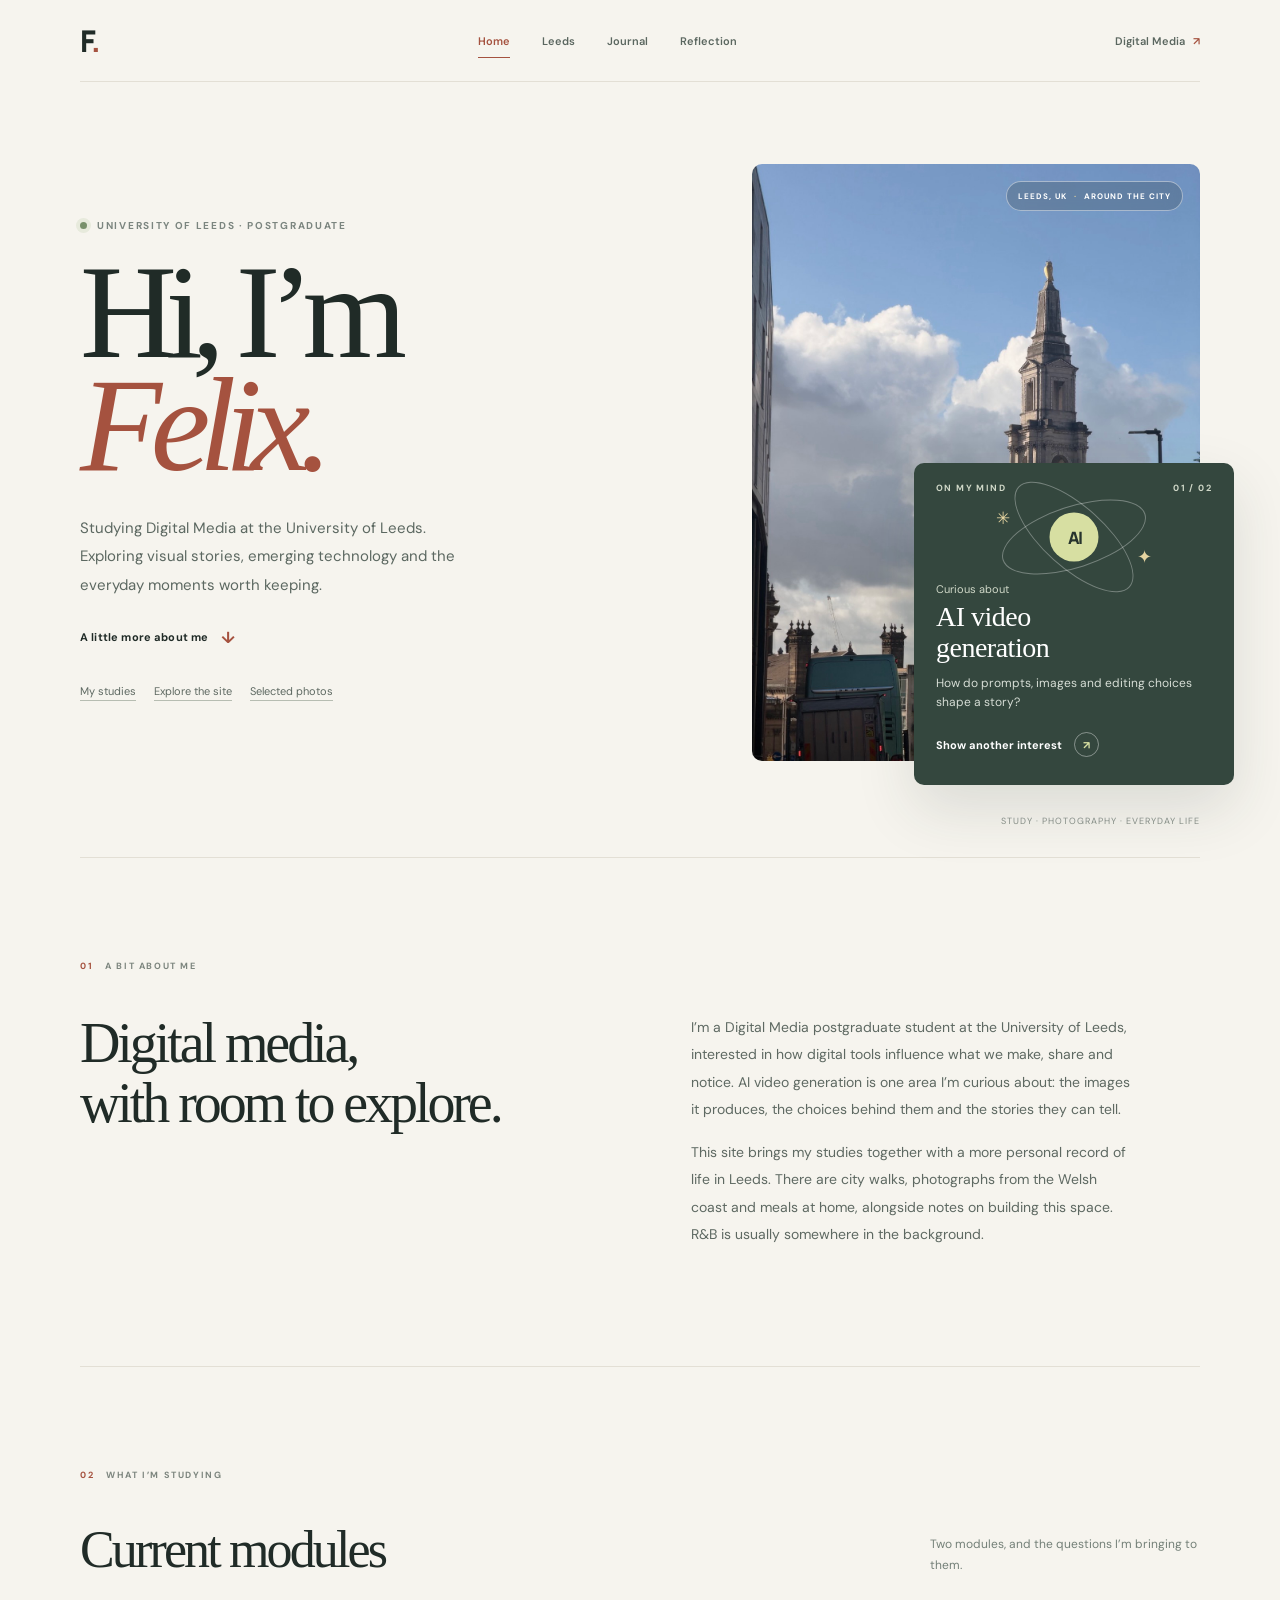
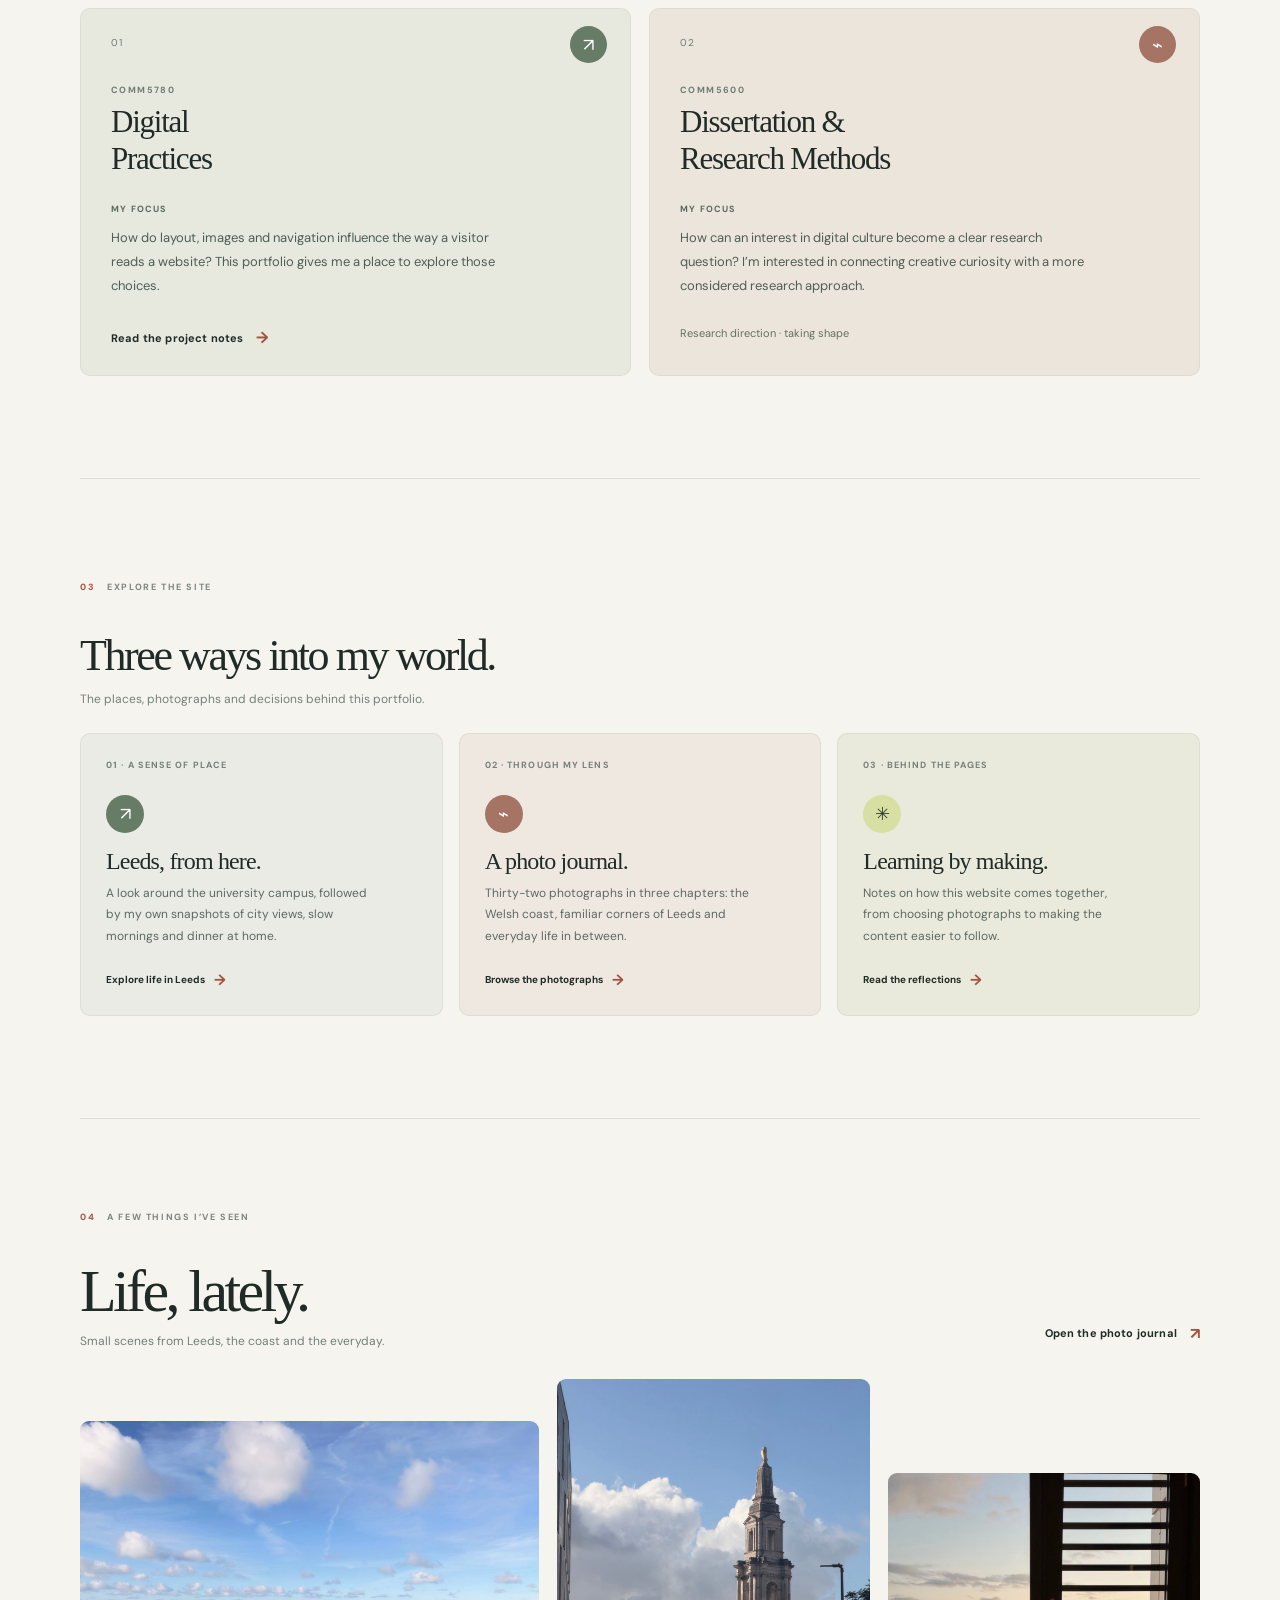
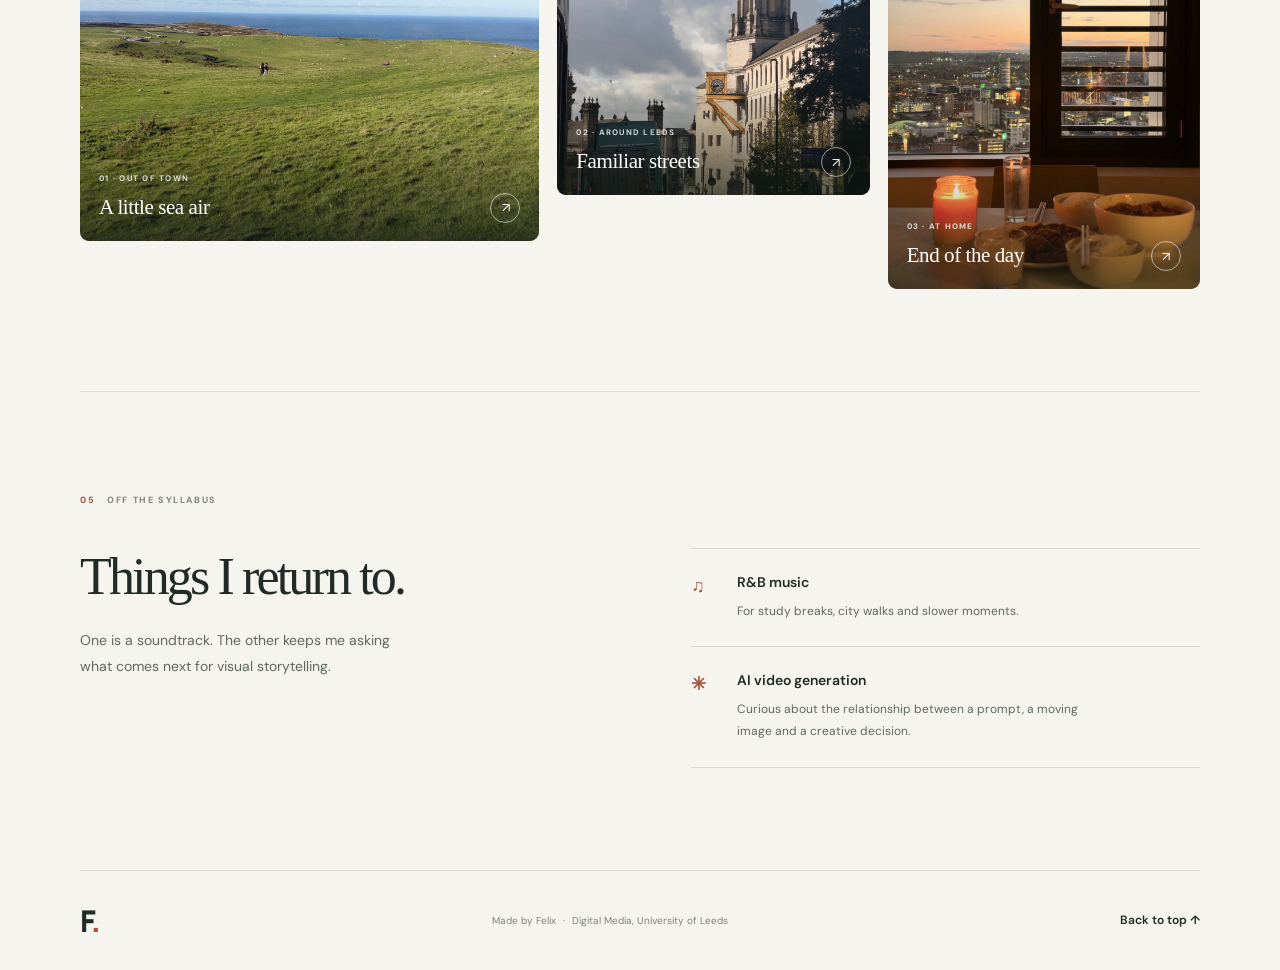
==== commit d800af3d: "Update portfolio content and reflections through Week 05" ====
--- a/Felix website/index.html
+++ b/Felix website/index.html
@@ -3,22 +3,20 @@
 <head>
   <meta charset="utf-8">
   <meta name="viewport" content="width=device-width, initial-scale=1">
-  <meta name="description" content="Felix is a Digital Media postgraduate student at the University of Leeds, interested in R&B and AI video generation.">
-  <title>Felix — Digital Media</title>
+  <meta name="description" content="Digital Media studies, life in Leeds and a personal photo journal. A portfolio by Felix, a postgraduate student at the University of Leeds.">
+  <title>Felix — Digital Media, Leeds &amp; Everyday Life</title>
   <link rel="preconnect" href="https://fonts.googleapis.com">
   <link rel="preconnect" href="https://fonts.gstatic.com" crossorigin>
   <link href="https://fonts.googleapis.com/css2?family=DM+Sans:wght@400;500;600;700&family=Manrope:wght@500;600;700;800&display=swap" rel="stylesheet">
   <link href="style.css" rel="stylesheet">
 </head>
 <body>
+  <a class="skip-link" href="#top">Skip to content</a>
   <div class="scroll-progress" aria-hidden="true"><span></span></div>
   <header class="site-header">
     <a class="wordmark" href="#top" aria-label="Felix, back to top">F<span>.</span></a>
     <nav aria-label="Main navigation">
-      <a href="#about">About</a>
-      <a href="#modules">Modules</a>
-      <a href="#exploring">Exploring</a>
-      <a href="#interests">Interests</a>
+      <a href="index.html" aria-current="page">Home</a>
       <a href="leeds.html">Leeds</a>
       <a href="journal.html">Journal</a>
       <a href="reflection.html">Reflection</a>
@@ -31,28 +29,37 @@
       <div class="hero-copy">
         <p class="eyebrow"><span class="eyebrow-dot"></span> University of Leeds · Postgraduate</p>
         <h1 id="hero-title">Hi, I’m<br><span>Felix.</span></h1>
-        <p class="hero-intro">I’m a Digital Media postgraduate student exploring how technology shapes the ways we create and share.</p>
+        <p class="hero-intro">Studying Digital Media at the University of Leeds. Exploring visual stories, emerging technology and the everyday moments worth keeping.</p>
         <a class="text-link" href="#about">A little more about me <span aria-hidden="true">↓</span></a>
+        <nav class="hero-shortcuts" aria-label="On this page">
+          <a href="#modules">My studies</a>
+          <a href="#exploring">Explore the site</a>
+          <a href="#frames">Selected photos</a>
+        </nav>
       </div>
-      <aside class="hero-card" aria-label="Current interests">
-        <div class="card-topline"><span>ON MY MIND</span><span id="interest-index" aria-live="polite">01 / 02</span></div>
-        <div class="orbit-art" id="interest-art" aria-hidden="true">
-          <span class="orbit orbit-one"></span>
-          <span class="orbit orbit-two"></span>
-          <span class="orbit-core" id="interest-core">AI</span>
-          <span class="orbit-star star-one">✳</span>
-          <span class="orbit-star star-two">✦</span>
-        </div>
-        <div class="interest-copy" id="interest-copy" aria-live="polite">
-          <p class="card-caption" id="interest-caption">Curious about</p>
-          <h2 id="interest-title">AI video<br>generation</h2>
-          <p class="card-description" id="interest-description">New tools, new images, new ways to tell a story.</p>
-        </div>
-        <button class="interest-switch" id="interest-switch" type="button" aria-label="Show another interest">
-          <span>Show another interest</span><span aria-hidden="true">↗</span>
-        </button>
-      </aside>
-      <div class="hero-index" aria-hidden="true">01 — 03</div>
+      <div class="hero-visual">
+        <img class="hero-photo" src="assets/journal/leeds-tower.jpg" alt="A stone clock tower rising above Leeds city buildings" width="1125" height="1500" fetchpriority="high">
+        <span class="hero-photo-label">LEEDS, UK <span>·</span> AROUND THE CITY</span>
+        <aside class="hero-card" aria-label="Current interests">
+          <div class="card-topline"><span>ON MY MIND</span><span id="interest-index" aria-live="polite">01 / 02</span></div>
+          <div class="orbit-art" id="interest-art" aria-hidden="true">
+            <span class="orbit orbit-one"></span>
+            <span class="orbit orbit-two"></span>
+            <span class="orbit-core" id="interest-core">AI</span>
+            <span class="orbit-star star-one">✳</span>
+            <span class="orbit-star star-two">✦</span>
+          </div>
+          <div class="interest-copy" id="interest-copy" aria-live="polite">
+            <p class="card-caption" id="interest-caption">Curious about</p>
+            <h2 id="interest-title">AI video<br>generation</h2>
+            <p class="card-description" id="interest-description">How do prompts, images and editing choices shape a story?</p>
+          </div>
+          <button class="interest-switch" id="interest-switch" type="button" aria-label="Show another interest">
+            <span>Show another interest</span><span aria-hidden="true">↗</span>
+          </button>
+        </aside>
+      </div>
+      <div class="hero-index" aria-hidden="true">STUDY · PHOTOGRAPHY · EVERYDAY LIFE</div>
     </section>
 
     <section class="about section-block" id="about" aria-labelledby="about-title">
@@ -60,8 +67,8 @@
       <div class="about-content">
         <h2 id="about-title">Digital media,<br>with room to explore.</h2>
         <div class="about-text">
-          <p>I’m currently studying Digital Media at the University of Leeds. I’m interested in the ideas and practices shaping digital culture, and in the creative possibilities of emerging technology.</p>
-          <p>Outside my studies, you’ll usually find me listening to R&amp;B or keeping up with the latest developments in AI video generation.</p>
+          <p>I’m a Digital Media postgraduate student at the University of Leeds, interested in how digital tools influence what we make, share and notice. AI video generation is one area I’m curious about: the images it produces, the choices behind them and the stories they can tell.</p>
+          <p>This site brings my studies together with a more personal record of life in Leeds. There are city walks, photographs from the Welsh coast and meals at home, alongside notes on building this space. R&amp;B is usually somewhere in the background.</p>
         </div>
       </div>
     </section>
@@ -70,7 +77,7 @@
       <div class="section-label"><span>02</span> WHAT I’M STUDYING</div>
       <div class="section-heading">
         <h2 id="modules-title">Current modules</h2>
-        <p>A couple of subjects on my timetable.</p>
+        <p>Two modules, and the questions I’m bringing to them.</p>
       </div>
       <div class="module-grid">
         <article class="module-card module-card-blue">
@@ -78,58 +85,88 @@
           <div class="module-icon" aria-hidden="true">↗</div>
           <p class="module-code">COMM5780</p>
           <h3>Digital<br>Practices</h3>
-          <span class="module-arrow" aria-hidden="true">↗</span>
+          <p class="module-focus"><span>My focus</span>How do layout, images and navigation influence the way a visitor reads a website? This portfolio gives me a place to explore those choices.</p>
+          <a class="module-link text-link" href="reflection.html">Read the project notes <span aria-hidden="true">→</span></a>
         </article>
         <article class="module-card module-card-lilac">
           <span class="module-number">02</span>
           <div class="module-icon" aria-hidden="true">⌁</div>
           <p class="module-code">COMM5600</p>
           <h3>Dissertation &amp;<br>Research Methods</h3>
-          <span class="module-arrow" aria-hidden="true">↗</span>
+          <p class="module-focus"><span>My focus</span>How can an interest in digital culture become a clear research question? I’m interested in connecting creative curiosity with a more considered research approach.</p>
+          <p class="module-status">Research direction · taking shape</p>
         </article>
       </div>
     </section>
 
     <section class="exploring section-block" id="exploring" aria-labelledby="exploring-title">
-      <div class="section-label"><span>03</span> WHAT I’M EXPLORING</div>
+      <div class="section-label"><span>03</span> EXPLORE THE SITE</div>
       <div class="exploring-heading">
         <div>
-          <h2 id="exploring-title">A few threads I’m following.</h2>
-          <p>Study and creative interests, gathered in one place.</p>
+          <h2 id="exploring-title">Three ways into my world.</h2>
+          <p>The places, photographs and decisions behind this portfolio.</p>
         </div>
       </div>
       <div class="exploration-grid">
-        <a class="exploration-card exploration-blue" href="#modules">
-          <span class="exploration-index">01 · STUDY</span>
+        <a class="exploration-card exploration-blue" href="leeds.html">
+          <span class="exploration-index">01 · A SENSE OF PLACE</span>
           <span class="exploration-icon" aria-hidden="true">↗</span>
-          <h3>Digital practices</h3>
-          <p>My current module and a starting point for thinking about digital media.</p>
-          <span class="exploration-link">See my modules <span aria-hidden="true">→</span></span>
+          <h3>Leeds, from here.</h3>
+          <p>A look around the university campus, followed by my own snapshots of city views, slow mornings and dinner at home.</p>
+          <span class="exploration-link">Explore life in Leeds <span aria-hidden="true">→</span></span>
         </a>
-        <a class="exploration-card exploration-lilac" href="#modules">
-          <span class="exploration-index">02 · RESEARCH</span>
+        <a class="exploration-card exploration-lilac" href="journal.html">
+          <span class="exploration-index">02 · THROUGH MY LENS</span>
           <span class="exploration-icon" aria-hidden="true">⌁</span>
-          <h3>Research in progress</h3>
-          <p>Developing ideas through dissertation and research methods study.</p>
-          <span class="exploration-link">See my modules <span aria-hidden="true">→</span></span>
+          <h3>A photo journal.</h3>
+          <p>Thirty-two photographs in three chapters: the Welsh coast, familiar corners of Leeds and everyday life in between.</p>
+          <span class="exploration-link">Browse the photographs <span aria-hidden="true">→</span></span>
         </a>
-        <a class="exploration-card exploration-lime" href="leeds.html#everyday">
-          <span class="exploration-index">03 · CREATIVE INTEREST</span>
+        <a class="exploration-card exploration-lime" href="reflection.html">
+          <span class="exploration-index">03 · BEHIND THE PAGES</span>
           <span class="exploration-icon" aria-hidden="true">✳</span>
-          <h3>AI video &amp; visual stories</h3>
-          <p>Exploring how new tools can open up different ways to tell a story.</p>
-          <span class="exploration-link">See life in Leeds <span aria-hidden="true">→</span></span>
+          <h3>Learning by making.</h3>
+          <p>Notes on how this website comes together, from choosing photographs to making the content easier to follow.</p>
+          <span class="exploration-link">Read the reflections <span aria-hidden="true">→</span></span>
+        </a>
+      </div>
+    </section>
+
+    <section class="selected-frames section-block" id="frames" aria-labelledby="frames-title">
+      <div class="section-label"><span>04</span> A FEW THINGS I’VE SEEN</div>
+      <div class="frames-heading">
+        <div>
+          <h2 id="frames-title">Life, lately.</h2>
+          <p>Small scenes from Leeds, the coast and the everyday.</p>
+        </div>
+        <a class="text-link" href="journal.html#collection">Open the photo journal <span aria-hidden="true">↗</span></a>
+      </div>
+      <div class="frames-grid">
+        <a class="frame-card frame-card-coast" href="journal.html#chapter-journey">
+          <img src="assets/journal/coastal-grassland.jpg" alt="Open green grassland beside the sea beneath a clear sky" loading="lazy">
+          <span class="frame-caption"><span>01 · OUT OF TOWN</span><span>A little sea air <b aria-hidden="true">↗</b></span></span>
+        </a>
+        <a class="frame-card frame-card-leeds" href="journal.html#chapter-leeds">
+          <img src="assets/journal/leeds-tower.jpg" alt="A stone clock tower rising above Leeds city buildings" loading="lazy">
+          <span class="frame-caption"><span>02 · AROUND LEEDS</span><span>Familiar streets <b aria-hidden="true">↗</b></span></span>
+        </a>
+        <a class="frame-card frame-card-everyday" href="journal.html#chapter-daily">
+          <img src="assets/journal/dinner-at-sunset.jpg" alt="A dinner table by a window as the city lights come on" loading="lazy">
+          <span class="frame-caption"><span>03 · AT HOME</span><span>End of the day <b aria-hidden="true">↗</b></span></span>
         </a>
       </div>
     </section>
 
     <section class="interests section-block" id="interests" aria-labelledby="interests-title">
-      <div class="section-label"><span>04</span> OFF THE SYLLABUS</div>
+      <div class="section-label"><span>05</span> OFF THE SYLLABUS</div>
       <div class="interest-content">
-        <h2 id="interests-title">Things I’m into.</h2>
+        <div>
+          <h2 id="interests-title">Things I return to.</h2>
+          <p class="interest-intro">One is a soundtrack. The other keeps me asking what comes next for visual storytelling.</p>
+        </div>
         <div class="interest-list">
-          <div class="interest-item"><span class="interest-symbol">♫</span><span>R&amp;B music</span><span class="interest-note">always playing</span></div>
-          <div class="interest-item"><span class="interest-symbol">✳</span><span>AI video generation</span><span class="interest-note">always exploring</span></div>
+          <div class="interest-item"><span class="interest-symbol" aria-hidden="true">♫</span><div><h3>R&amp;B music</h3><p>For study breaks, city walks and slower moments.</p></div></div>
+          <div class="interest-item"><span class="interest-symbol" aria-hidden="true">✳</span><div><h3>AI video generation</h3><p>Curious about the relationship between a prompt, a moving image and a creative decision.</p></div></div>
         </div>
       </div>
     </section>
--- a/Felix website/style.css
+++ b/Felix website/style.css
@@ -552,3 +552,337 @@
 .journal-page .journal-photo .photo-trigger:hover img { transform: none; filter: brightness(.97); }
 .viewer-figure { overflow: hidden; }
 .viewer-figure img { max-width: 100%; max-height: calc(100dvh - 150px); }
+
+/* Editorial portfolio direction: calmer colour, stronger type and more deliberate spacing. */
+:root {
+  --ink: #202b27;
+  --muted: #748078;
+  --blue: #a5523f;
+  --lime: #d7dfa2;
+  --paper: #f6f4ee;
+  --line: #e3dfd5;
+}
+
+body { background: var(--paper); }
+
+.site-header {
+  position: relative;
+  z-index: 2;
+  height: 82px;
+  border-bottom-color: var(--line);
+}
+
+.wordmark { font-size: 30px; }
+.wordmark span { color: var(--blue); }
+.site-header nav { gap: clamp(15px, 2.5vw, 32px); }
+.site-header nav a { color: #5b6760; font-size: 11px; }
+.site-header nav a:hover, .back-to-top:hover { color: var(--blue); }
+.header-note { color: #5b6760; font-size: 11px; }
+.header-note span { color: var(--blue); }
+
+.hero {
+  width: min(1120px, calc(100% - 96px));
+  min-height: 650px;
+  grid-template-columns: 1.12fr .88fr;
+  gap: clamp(48px, 8vw, 112px);
+  padding-top: 82px;
+  padding-bottom: 96px;
+}
+.hero-visual { position: relative; min-height: 490px; }
+.hero-photo { display: block; width: 100%; height: 100%; min-height: 490px; object-fit: cover; border-radius: 10px; }
+.hero-photo-label { position: absolute; top: 17px; right: 17px; display: inline-flex; gap: 7px; align-items: center; padding: 9px 11px; border: 1px solid rgba(255,255,255,.45); border-radius: 99px; color: #fff; background: rgba(32,43,39,.2); backdrop-filter: blur(8px); font-size: 8px; font-weight: 700; letter-spacing: 1px; }
+.hero-photo-label span { color: #e9d69f; }
+
+.eyebrow { color: #7b857f; letter-spacing: 1.7px; }
+.eyebrow-dot { background: #78906b; box-shadow: 0 0 0 4px #e7eadc; }
+.hero h1 {
+  font-family: var(--serif);
+  font-size: clamp(86px, 10.5vw, 138px);
+  font-weight: 400;
+  letter-spacing: -.085em;
+  line-height: .84;
+}
+.hero h1 span { color: var(--blue); font-style: italic; }
+.hero-intro { max-width: 390px; margin-top: 32px; color: #5c6861; font-size: 15px; line-height: 1.9; }
+.text-link { font-size: 11px; letter-spacing: .15px; }
+.text-link span { color: var(--blue); }
+
+.hero-card {
+  position: absolute;
+  z-index: 1;
+  right: -34px;
+  bottom: -24px;
+  width: min(320px, 88%);
+  min-height: 0;
+  padding: 19px 22px 20px;
+  border-radius: 10px;
+  background: #34473e;
+  box-shadow: 0 24px 60px rgba(39, 54, 46, .13);
+}
+.hero-card .orbit-art { height: 82px; margin: 2px auto 4px; }
+.hero-card .orbit-one, .hero-card .orbit-two { width: 150px; height: 62px; }
+.hero-card .orbit-core { width: 49px; height: 49px; font-size: 17px; }
+.hero-card .star-one { top: 11px; left: calc(50% - 78px); }
+.hero-card .star-two { right: calc(50% - 78px); bottom: 9px; }
+.card-topline, .card-caption { color: #d0d8c8; }
+.orbit-core { color: #27342d; background: var(--lime); }
+.orbit-star { color: #e5d4a0; }
+.hero-card h2 { font-family: var(--serif); font-size: 28px; font-weight: 400; letter-spacing: -.5px; }
+.card-description { color: #d6ddd5; font-size: 12px; }
+.interest-switch { font-size: 11px; }
+.hero-index { color: #8a918a; }
+
+.section-block {
+  width: min(1120px, calc(100% - 96px));
+  padding-top: 102px;
+  padding-bottom: 102px;
+  border-top-color: var(--line);
+}
+.section-label { color: #7c857e; letter-spacing: 1.6px; }
+.section-label span { color: var(--blue); }
+.about-content, .interest-content { gap: clamp(44px, 8vw, 120px); }
+.about h2, .section-heading h2, .interest-content h2, .journal-heading h2,
+.chapter-copy h3, .leeds-section-heading h2 {
+  font-family: var(--serif);
+  font-weight: 400;
+  letter-spacing: -.055em;
+}
+.about h2 { font-size: clamp(38px, 4.5vw, 56px); line-height: 1.07; }
+.about-text { color: #5e6962; font-size: 14px; line-height: 1.95; }
+.section-heading h2, .journal-heading h2 { font-size: clamp(38px, 4.5vw, 52px); }
+.section-heading p, .journal-heading p { color: #748078; }
+
+.module-card {
+  min-height: 270px;
+  padding: 27px 30px;
+  border: 1px solid rgba(32, 43, 39, .055);
+  border-radius: 10px;
+}
+.module-card-blue { background: #e7e9df; }
+.module-card-lilac { background: #ece5dc; }
+.module-number, .module-code { color: #717b73; }
+.module-icon { color: #fff; background: #667c66; }
+.module-card-lilac .module-icon { background: #a57464; }
+.module-card h3 { font-family: var(--serif); font-size: 31px; font-weight: 400; letter-spacing: -.04em; }
+.module-arrow, .module-card-lilac .module-arrow { color: var(--blue); }
+
+.exploration-card {
+  min-height: 270px;
+  padding: 25px;
+  border: 1px solid rgba(32, 43, 39, .06);
+  border-radius: 10px;
+  transition: transform .25s ease, box-shadow .25s ease, border-color .25s ease;
+}
+.exploration-blue { background: #e9ebe4; }
+.exploration-lilac { background: #eee8e1; }
+.exploration-lime { background: #e9eadc; }
+.exploration-index { color: #768078; }
+.exploration-icon { background: #667c66; }
+.exploration-lilac .exploration-icon { background: #a57464; }
+.exploration-lime .exploration-icon { color: #344138; background: #d7dfa2; }
+.exploration-card h3 { font-family: var(--serif); font-size: 24px; font-weight: 400; letter-spacing: -.035em; }
+.exploration-card p { color: #5e6962; font-size: 12px; line-height: 1.8; }
+.exploration-card:hover { border-color: rgba(165, 82, 63, .2); box-shadow: 0 16px 34px rgba(39, 54, 46, .09); }
+.exploration-link span { color: var(--blue); }
+
+.interest-content h2 { font-size: clamp(38px, 4.5vw, 52px); }
+.interest-list { border-top-color: #dcd8cf; }
+.interest-item { min-height: 70px; border-bottom-color: #dcd8cf; }
+.interest-symbol { color: var(--blue); }
+.interest-note { color: #808980; }
+.site-footer { min-height: 100px; border-top-color: var(--line); }
+.site-footer p { color: #7a847d; }
+
+.selected-frames { padding-top: 92px; }
+.frames-heading { display: flex; align-items: end; justify-content: space-between; gap: 30px; margin: 38px 0 30px; }
+.frames-heading h2 { margin: 0; font: 400 clamp(42px, 5vw, 60px)/1 var(--serif); letter-spacing: -.06em; }
+.frames-heading p { margin: 12px 0 0; color: #748078; font-size: 12px; }
+.frames-heading > .text-link { margin-bottom: 5px; white-space: nowrap; }
+.frames-grid { display: grid; grid-template-columns: 1.25fr .85fr .85fr; align-items: start; gap: 18px; }
+.frame-card { position: relative; display: block; overflow: hidden; color: white; background: #dfe3dc; border-radius: 9px; text-decoration: none; }
+.frame-card img { display: block; width: 100%; height: 100%; min-height: 290px; object-fit: cover; transition: transform .55s cubic-bezier(.2,.7,.2,1), filter .3s ease; }
+.frame-card-coast { margin-top: 42px; }
+.frame-card-coast img { min-height: 420px; }
+.frame-card-leeds { margin-top: 0; }
+.frame-card-everyday { margin-top: 94px; }
+.frame-caption { position: absolute; right: 0; bottom: 0; left: 0; display: flex; flex-direction: column; gap: 10px; padding: 48px 19px 18px; background: linear-gradient(transparent, rgba(18, 28, 23, .68)); }
+.frame-caption > span:first-child { color: rgba(255,255,255,.8); font-size: 8px; font-weight: 700; letter-spacing: 1.25px; }
+.frame-caption > span:last-child { display: flex; justify-content: space-between; align-items: center; font: 400 21px/1.1 var(--serif); letter-spacing: -.02em; }
+.frame-caption b { display: grid; width: 30px; height: 30px; place-items: center; border: 1px solid rgba(255,255,255,.55); border-radius: 50%; font: 400 13px "DM Sans", Arial, sans-serif; transition: color .2s ease, background .2s ease, transform .2s ease; }
+.frame-card:hover img { transform: scale(1.035); filter: saturate(.88); }
+.frame-card:hover .frame-caption b { color: var(--ink); background: #fff; transform: rotate(45deg); }
+.frame-card:focus-visible { outline: 3px solid var(--blue); outline-offset: 4px; }
+.site-header nav a[aria-current="page"] { color: var(--blue); }
+.site-header nav a[aria-current="page"]::after { width: 100%; }
+.site-header nav a { position: relative; }
+.site-header nav a::after {
+  position: absolute;
+  right: 0;
+  bottom: -7px;
+  left: 0;
+  width: 0;
+  height: 1px;
+  margin: auto;
+  background: currentColor;
+  content: "";
+  transition: width .2s ease;
+}
+.site-header nav a:hover::after { width: 100%; }
+
+.leeds-hero, .journal-hero, .reflection-hero {
+  width: min(1120px, calc(100% - 96px));
+}
+.leeds-hero { min-height: 600px; gap: clamp(44px, 7vw, 96px); }
+.leeds-hero h1, .journal-hero h1, .reflection-hero h1 {
+  font-family: var(--serif);
+  font-weight: 400;
+  letter-spacing: -.075em;
+}
+.leeds-hero h1 { font-size: clamp(60px, 7.4vw, 92px); line-height: .96; }
+.leeds-hero h1 span, .journal-hero h1 span, .reflection-hero h1 span { color: var(--blue); font-style: italic; }
+.leeds-hero-image img { border-radius: 10px; }
+.leeds-hero-image figcaption, .photo-note { color: #748078; }
+.leeds-hero-image figcaption a, .photo-note a { color: #79574e; }
+.leeds-section-heading h2 { font-size: clamp(34px, 4vw, 46px); }
+.campus-photo { border-radius: 9px; }
+.everyday-photo { border-radius: 9px; }
+
+.journal-page { background: var(--paper); }
+.journal-page .journal-hero { border-color: var(--line); }
+.journal-hero { min-height: 470px; }
+.journal-hero h1 { font-size: clamp(64px, 8vw, 102px); line-height: .92; }
+.journal-page .journal-hero-note {
+  min-height: 275px;
+  border-color: #e6dfd2;
+  border-radius: 10px;
+  background: linear-gradient(145deg, #ece8dc, #e5e9df 78%, #dfe6df);
+}
+.journal-page .journal-note-title { font: 400 42px/1.02 var(--serif); letter-spacing: -.04em; }
+.journal-page .journal-note-mark { color: var(--blue); }
+.journal-page .gallery-filter { border-color: #dedacf; color: #59655e; background: #faf9f6; }
+.journal-page .gallery-filter:hover, .journal-page .gallery-filter.is-active { border-color: #34473e; background: #34473e; }
+.journal-chapter { border-top-color: #e3dfd5; }
+.chapter-kicker { color: #7c857e; }
+.chapter-kicker span { color: var(--blue); }
+.chapter-copy h3 { font-size: clamp(28px, 3.5vw, 38px); }
+.journal-gallery { column-gap: 20px; }
+.journal-photo {
+  border-radius: 9px;
+  background: #fbfaf7;
+  box-shadow: 0 3px 14px rgba(39, 54, 46, .045);
+}
+.journal-photo:hover { box-shadow: 0 14px 30px rgba(39, 54, 46, .1); }
+.journal-photo figcaption { color: #59655e; font-size: 11px; }
+
+.reflection-hero { padding-top: 120px; padding-bottom: 108px; }
+.reflection-hero h1 { font-size: clamp(66px, 8.5vw, 108px); line-height: .94; }
+.reflection-hero > p:last-child { color: #5e6962; }
+.reflection-card { border-color: #e1ddd3; border-radius: 9px; background: #fbfaf7; }
+.reflection-card-next { background: #eceee5; border-color: #e0e3d8; }
+.reflection-card h3 { font-family: var(--serif); font-size: 24px; font-weight: 400; letter-spacing: -.035em; }
+.reflection-card p { color: #5e6962; font-size: 13px; }
+.reflection-card-index { color: var(--blue); }
+
+@media (max-width: 760px) {
+  .site-header, .site-footer, .hero, .section-block, .leeds-hero, .journal-hero, .reflection-hero { width: calc(100% - 40px); }
+  .site-header { height: 72px; }
+  .wordmark { flex: 0 0 auto; }
+  .site-header nav { flex: 1 1 auto; min-width: 0; justify-content: flex-start; gap: 15px; overflow-x: auto; scrollbar-width: none; }
+  .site-header nav::-webkit-scrollbar { display: none; }
+  .site-header nav a { flex: 0 0 auto; font-size: 11px; }
+  .hero { min-height: auto; gap: 40px; padding-top: 70px; padding-bottom: 74px; }
+  .hero h1 { font-size: clamp(78px, 17vw, 112px); }
+  .hero-visual { width: min(100%, 460px); min-height: 420px; }
+  .hero-photo { min-height: 420px; }
+  .hero-card { right: 12px; bottom: -23px; width: min(320px, calc(100% - 24px)); }
+  .section-block { padding-top: 74px; padding-bottom: 74px; }
+  .about-content, .interest-content { gap: 26px; }
+  .module-card { min-height: 230px; }
+  .exploration-card { min-height: 220px; }
+  .selected-frames { padding-top: 74px; }
+  .frames-heading { align-items: flex-start; flex-direction: column; gap: 16px; margin-top: 30px; }
+  .frames-grid { grid-template-columns: 1fr 1fr; gap: 12px; }
+  .frame-card-coast { grid-column: 1 / -1; margin-top: 0; }
+  .frame-card-coast img { min-height: 330px; }
+  .frame-card-leeds, .frame-card-everyday { margin-top: 0; }
+  .frame-card-leeds img, .frame-card-everyday img { min-height: 240px; }
+  .frame-caption { gap: 8px; padding: 42px 13px 13px; }
+  .frame-caption > span:last-child { font-size: 17px; }
+  .frame-caption b { width: 26px; height: 26px; }
+  .leeds-hero { min-height: auto; padding: 70px 0 68px; }
+  .leeds-hero h1 { font-size: clamp(58px, 12vw, 76px); }
+  .journal-hero { padding-top: 65px; }
+  .journal-hero h1 { font-size: clamp(58px, 12vw, 78px); }
+  .journal-page .journal-hero-note { min-height: 190px; }
+  .reflection-hero { padding-top: 82px; padding-bottom: 75px; }
+}
+
+@media (max-width: 420px) {
+  .site-header nav { gap: 13px; }
+  .site-header nav a { font-size: 11px; }
+  .hero, .section-block, .site-header, .site-footer, .leeds-hero, .journal-hero, .reflection-hero { width: calc(100% - 32px); }
+  .hero h1 { font-size: clamp(72px, 18vw, 88px); }
+  .hero-card { padding: 17px 19px 18px; }
+  .module-card h3 { font-size: 27px; }
+  .journal-gallery { column-gap: 10px; }
+}
+
+/* Content routes, study notes and reading aids. */
+.skip-link {
+  position: absolute;
+  z-index: 100;
+  top: 10px;
+  left: 16px;
+  padding: 12px 18px;
+  color: #fff;
+  background: var(--ink);
+  border-radius: 4px;
+  transform: translateY(-160%);
+}
+.skip-link:focus { transform: translateY(0); }
+.site-header nav a { display: inline-flex; align-items: center; min-height: 44px; }
+.site-header nav a::after { bottom: 5px; }
+.hero-shortcuts { display: flex; flex-wrap: wrap; gap: 8px 18px; margin-top: 28px; }
+.hero-shortcuts a { padding: 8px 0; color: #5e6962; font-size: 11px; text-decoration-color: #b7bdb2; text-underline-offset: 5px; }
+.hero-shortcuts a:hover { color: var(--blue); }
+.section-heading { gap: 28px; }
+.section-heading > p { max-width: 270px; line-height: 1.7; }
+.exploring-heading h2 { font-family: var(--serif); font-weight: 400; letter-spacing: -.055em; }
+.module-card { display: flex; flex-direction: column; align-items: flex-start; }
+.module-focus { max-width: 410px; margin: 24px 0 20px; color: #4f5d54; font-size: 13px; line-height: 1.85; }
+.module-focus > span { display: block; margin-bottom: 8px; color: #5b695e; font-size: 9px; font-weight: 700; letter-spacing: 1.2px; text-transform: uppercase; }
+.module-link, .module-status { margin-top: auto; }
+.module-status { margin-bottom: 0; padding: 8px 0; color: #647064; font-size: 11px; }
+.interest-intro { max-width: 340px; margin: 20px 0 0; color: #5e6962; font-size: 14px; line-height: 1.9; }
+.interest-item { grid-template-columns: 34px minmax(0, 1fr); align-items: start; gap: 12px; padding: 24px 0; }
+.interest-symbol { padding-top: 1px; }
+.interest-item h3 { margin: 0; font-size: 14px; font-weight: 600; }
+.interest-item p { max-width: 360px; margin: 9px 0 0; color: #5e6962; font-size: 12px; font-weight: 400; line-height: 1.85; }
+.journal-heading > div > p { max-width: 540px; }
+.gallery-help { max-width: 650px; margin: -8px 0 28px; color: #5e6962; font-size: 12px; line-height: 1.85; }
+.photo-note { font-size: 11px; line-height: 1.8; }
+.page-next { display: flex; align-items: center; justify-content: space-between; gap: 36px; padding-top: 62px; padding-bottom: 68px; }
+.next-kicker { margin: 0 0 17px; color: var(--blue); font-size: 9px; font-weight: 700; letter-spacing: 1.5px; }
+.page-next h2 { margin: 0; font: 400 clamp(30px, 3.5vw, 42px)/1.1 var(--serif); letter-spacing: -.045em; }
+.page-next h2 + p { max-width: 530px; margin: 16px 0 0; color: #5e6962; font-size: 13px; line-height: 1.85; }
+.page-next > .text-link { flex: 0 0 auto; }
+.reflection-heading h2 { font-family: var(--serif); font-weight: 400; letter-spacing: -.05em; }
+.reflection-kicker time { white-space: nowrap; }
+
+@media (max-width: 760px) {
+  .site-header { gap: 28px; }
+  .site-header nav { justify-content: flex-end; }
+  .hero { grid-template-columns: minmax(0, 1fr); }
+  .hero-copy, .hero-visual { min-width: 0; }
+  .hero-card { min-height: 0; }
+  .hero-shortcuts { gap: 4px 16px; margin-top: 20px; }
+  .section-heading > p { max-width: 100%; }
+  .module-focus { max-width: none; }
+  .page-next { align-items: flex-start; flex-direction: column; gap: 24px; padding-top: 48px; padding-bottom: 54px; }
+}
+
+@media (max-width: 420px) {
+  .site-header { gap: 16px; }
+  .interest-item { grid-template-columns: 26px minmax(0, 1fr); }
+  .hero-index { font-size: 8px; letter-spacing: .8px; }
+}
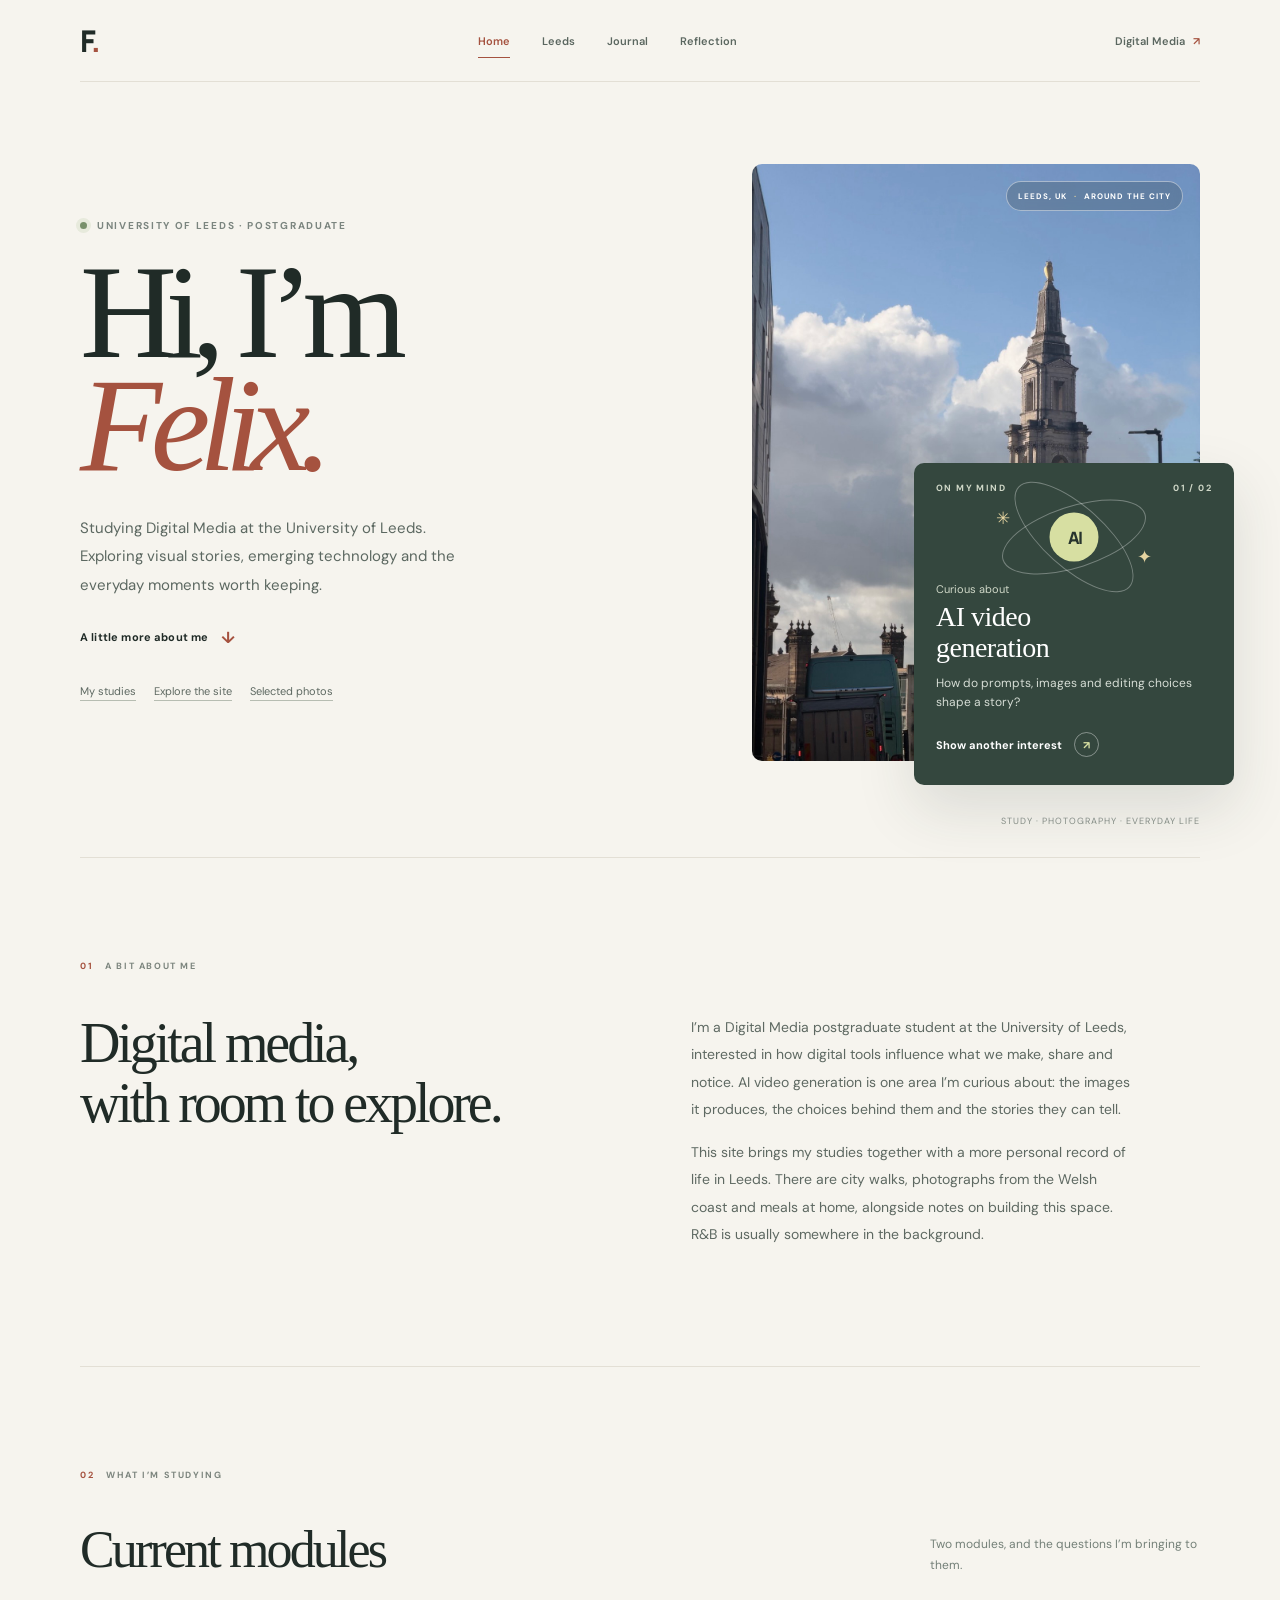
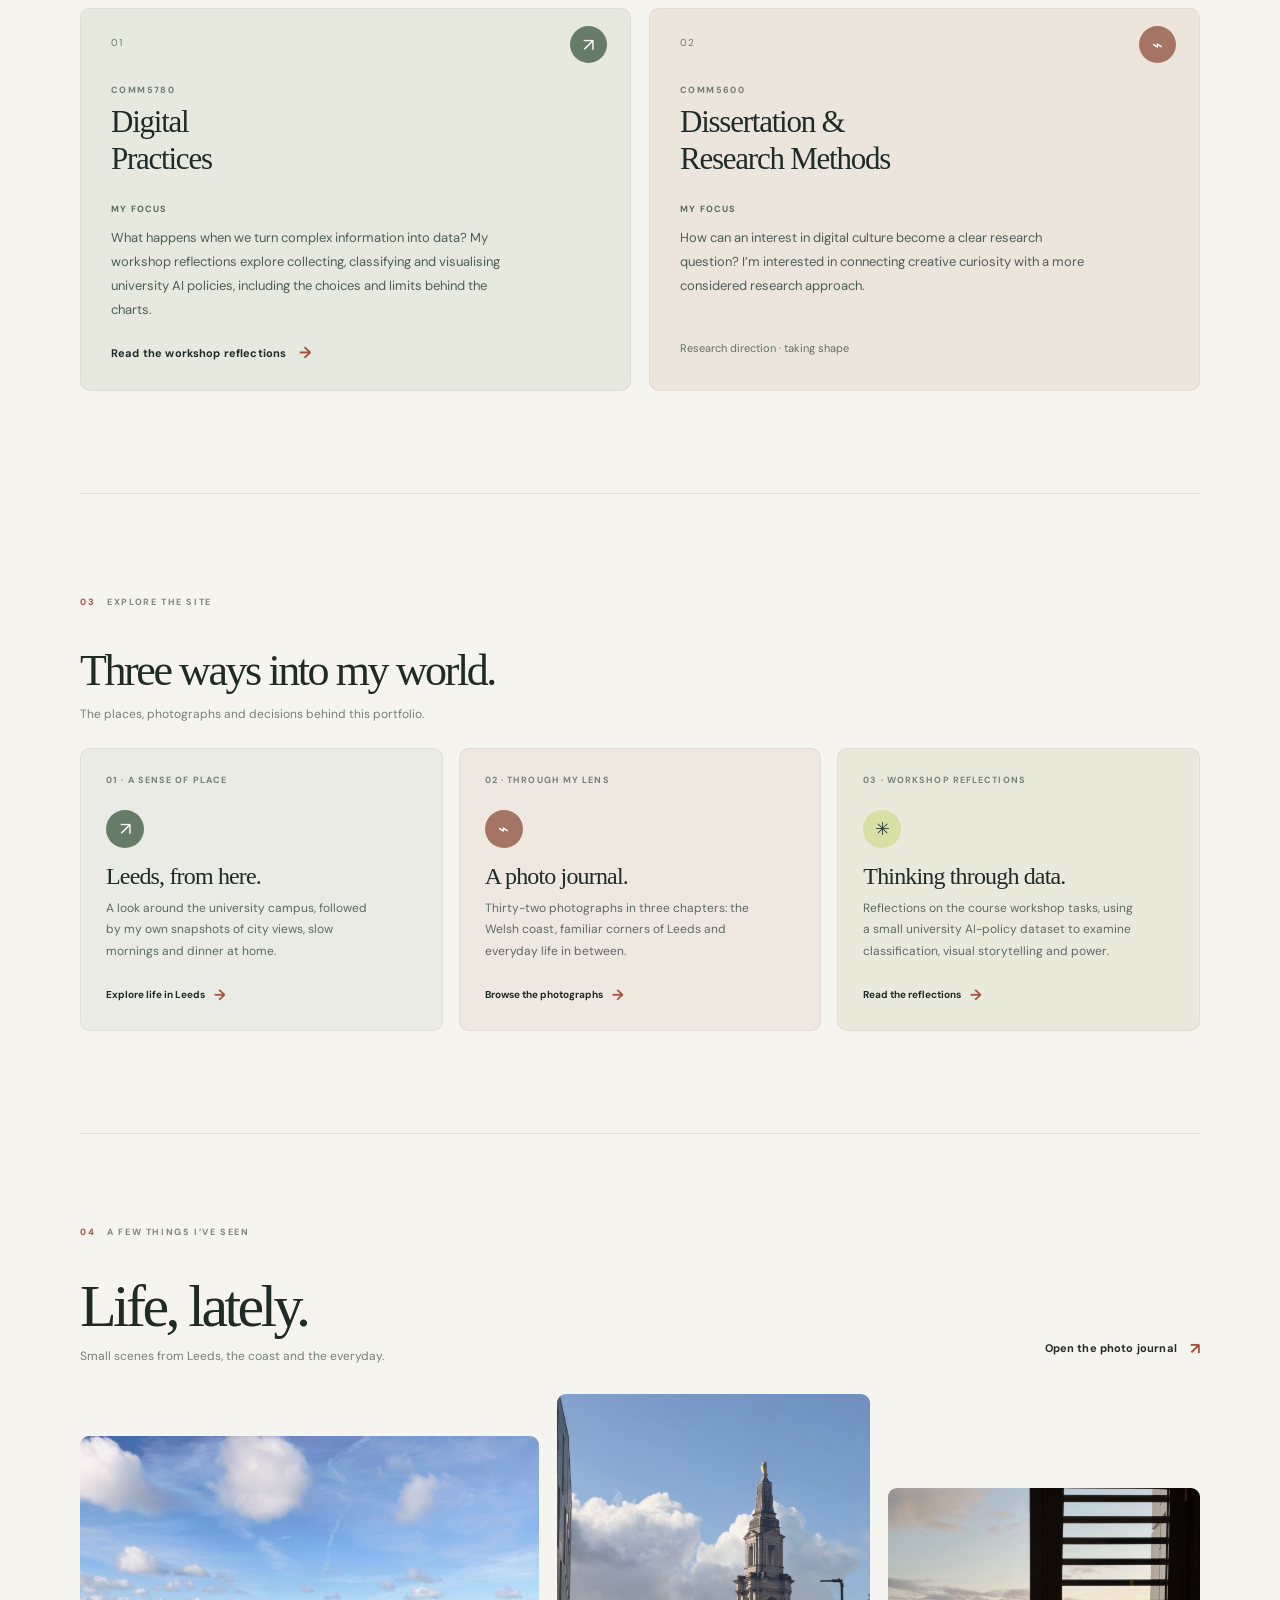
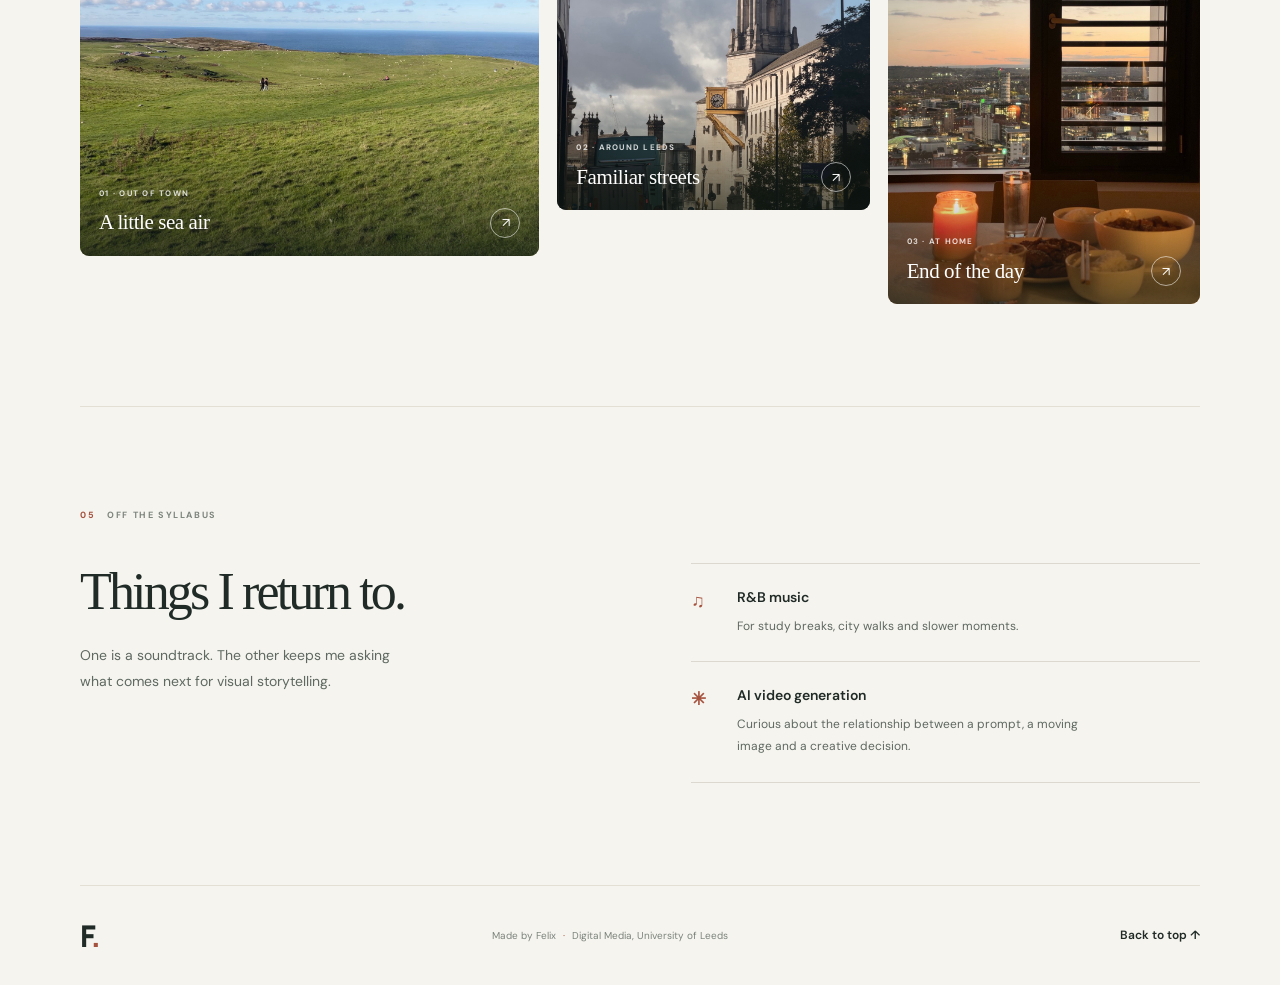
==== commit e13cb237: "Add substantive workshop reflections and evidence" ====
--- a/Felix website/index.html
+++ b/Felix website/index.html
@@ -85,8 +85,8 @@
           <div class="module-icon" aria-hidden="true">↗</div>
           <p class="module-code">COMM5780</p>
           <h3>Digital<br>Practices</h3>
-          <p class="module-focus"><span>My focus</span>How do layout, images and navigation influence the way a visitor reads a website? This portfolio gives me a place to explore those choices.</p>
-          <a class="module-link text-link" href="reflection.html">Read the project notes <span aria-hidden="true">→</span></a>
+          <p class="module-focus"><span>My focus</span>What happens when we turn complex information into data? My workshop reflections explore collecting, classifying and visualising university AI policies, including the choices and limits behind the charts.</p>
+          <a class="module-link text-link" href="reflection.html#week-5">Read the workshop reflections <span aria-hidden="true">→</span></a>
         </article>
         <article class="module-card module-card-lilac">
           <span class="module-number">02</span>
@@ -123,10 +123,10 @@
           <span class="exploration-link">Browse the photographs <span aria-hidden="true">→</span></span>
         </a>
         <a class="exploration-card exploration-lime" href="reflection.html">
-          <span class="exploration-index">03 · BEHIND THE PAGES</span>
+          <span class="exploration-index">03 · WORKSHOP REFLECTIONS</span>
           <span class="exploration-icon" aria-hidden="true">✳</span>
-          <h3>Learning by making.</h3>
-          <p>Notes on how this website comes together, from choosing photographs to making the content easier to follow.</p>
+          <h3>Thinking through data.</h3>
+          <p>Reflections on the course workshop tasks, using a small university AI-policy dataset to examine classification, visual storytelling and power.</p>
           <span class="exploration-link">Read the reflections <span aria-hidden="true">→</span></span>
         </a>
       </div>
--- a/Felix website/style.css
+++ b/Felix website/style.css
@@ -886,3 +886,44 @@
   .interest-item { grid-template-columns: 26px minmax(0, 1fr); }
   .hero-index { font-size: 8px; letter-spacing: .8px; }
 }
+
+/* Longer workshop reflections, with evidence alongside the analysis. */
+.workshop-hero { padding-top: 84px; padding-bottom: 66px; }
+.workshop-hero > .workshop-intro { max-width: 620px; margin: 28px 0 0; color: #5e6962; font-size: 15px; line-height: 1.9; }
+.workshop-jumps { display: flex; flex-wrap: wrap; gap: 12px 24px; margin-top: 28px; }
+.workshop-jumps a { padding: 8px 0; font-size: 12px; text-underline-offset: 5px; text-decoration-color: #b7bdb2; }
+.workshop-entry { padding-top: 70px; padding-bottom: 76px; }
+.workshop-entry > header, .workshop-body { max-width: 800px; margin-right: auto; margin-left: auto; }
+.workshop-meta { color: #68766c; font-size: 11px; line-height: 1.9; }
+.workshop-entry h2 { margin: 18px 0 18px; font: 400 clamp(35px, 4.5vw, 54px)/1.08 var(--serif); letter-spacing: -.045em; }
+.workshop-body { color: #48564d; font-size: 15px; line-height: 1.9; }
+.workshop-body h3 { margin: 36px 0 14px; color: var(--ink); font: 400 28px/1.2 var(--serif); letter-spacing: -.03em; }
+.workshop-body p { margin: 0 0 20px; }
+.workshop-body a { color: #8e4635; text-underline-offset: 4px; overflow-wrap: anywhere; }
+.workshop-callout { margin: 28px 0; padding: 24px 28px; border-left: 3px solid #667c66; border-radius: 0 8px 8px 0; background: #e9ece3; }
+.workshop-callout p:last-child { margin-bottom: 0; }
+.workshop-figure { margin: 32px 0; padding: 12px; border: 1px solid var(--line); border-radius: 9px; background: #fff; }
+.workshop-figure img { display: block; width: 100%; height: auto; }
+.workshop-figure figcaption { margin: 12px 8px 6px; color: #5e6962; font-size: 12px; line-height: 1.75; }
+.workshop-table-wrap { overflow-x: auto; margin: 26px 0; }
+.workshop-table-wrap table { width: 100%; border-collapse: collapse; font-size: 13px; line-height: 1.65; }
+.workshop-table-wrap caption { margin-bottom: 12px; text-align: left; font-weight: 600; }
+.workshop-table-wrap th, .workshop-table-wrap td { padding: 12px 14px; border-bottom: 1px solid var(--line); text-align: left; vertical-align: top; }
+.workshop-table-wrap thead { background: #e9ece3; }
+.workshop-table-wrap tbody th { font-weight: 500; }
+.evidence-links { margin: 20px 0; padding: 20px 24px; border: 1px solid var(--line); border-radius: 8px; }
+.evidence-links a { display: inline-block; margin: 4px 18px 4px 0; font-size: 13px; }
+.workshop-references { margin-top: 38px; padding-top: 24px; border-top: 1px solid var(--line); font-size: 13px; line-height: 1.85; }
+.workshop-references h3 { margin-top: 0; font-size: 25px; }
+.workshop-references li { margin-bottom: 12px; }
+.workshop-process { margin-top: 28px; color: #667268; font-size: 12px; line-height: 1.85; }
+.workshop-process summary { cursor: pointer; font-weight: 600; }
+.workshop-process p { margin-top: 12px; }
+@media (max-width: 760px) {
+  .workshop-hero { padding-top: 66px; padding-bottom: 50px; }
+  .workshop-entry { padding-top: 48px; padding-bottom: 52px; }
+  .workshop-body { font-size: 14px; }
+  .workshop-callout { padding: 20px; }
+  .workshop-figure { padding: 6px; }
+  .workshop-table-wrap th, .workshop-table-wrap td { padding: 10px 8px; }
+}
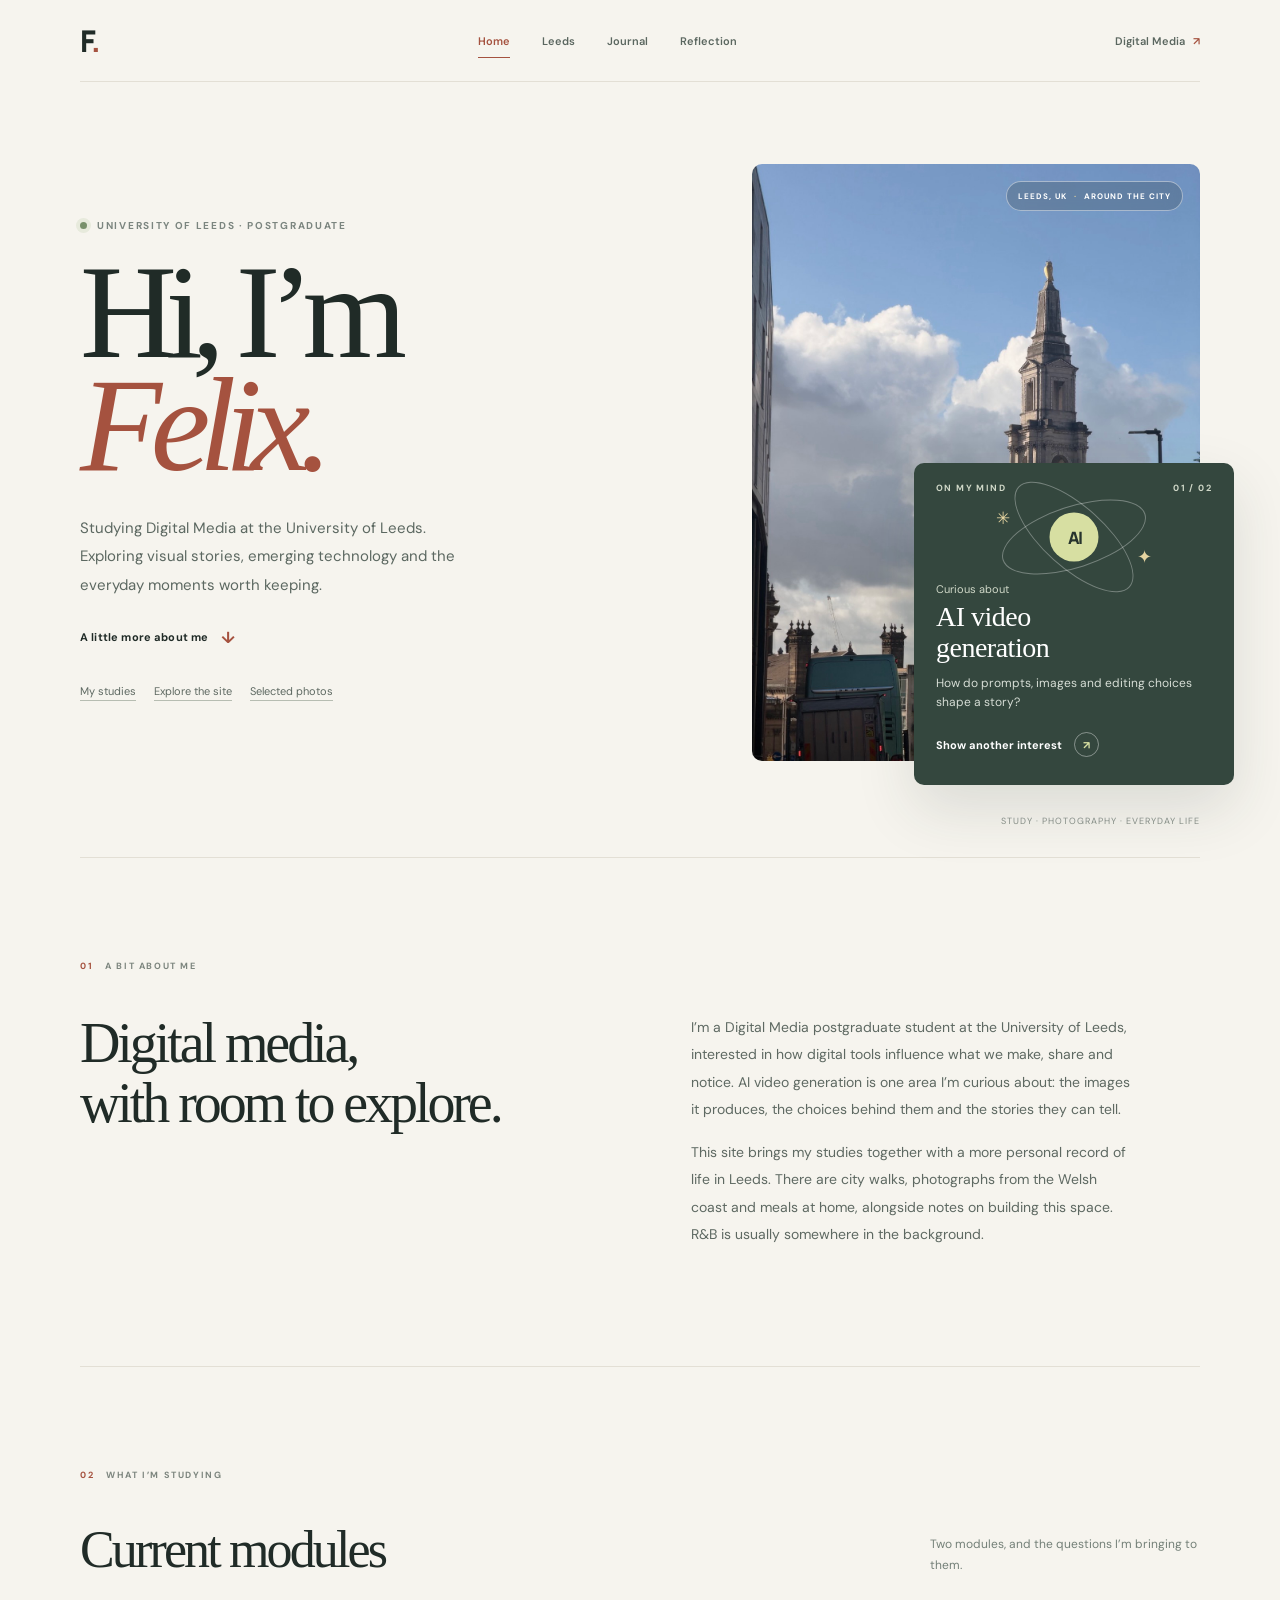
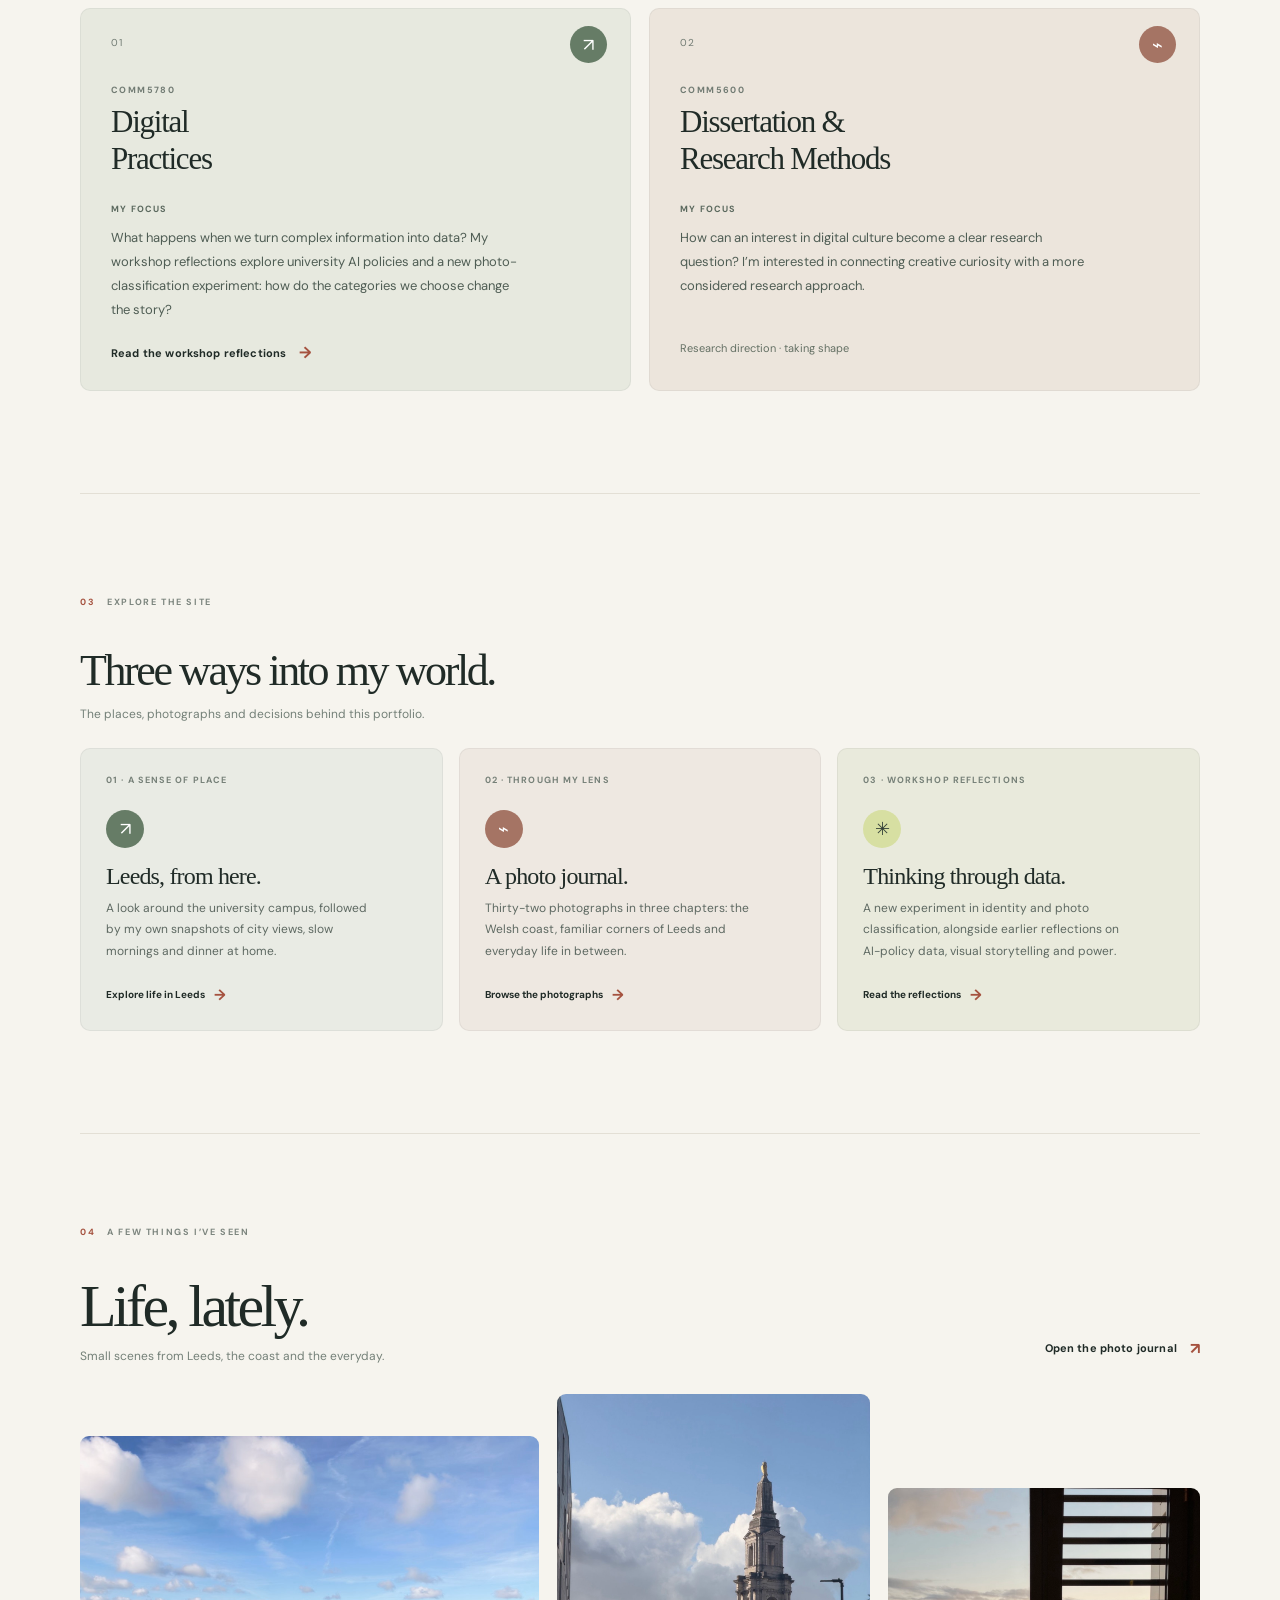
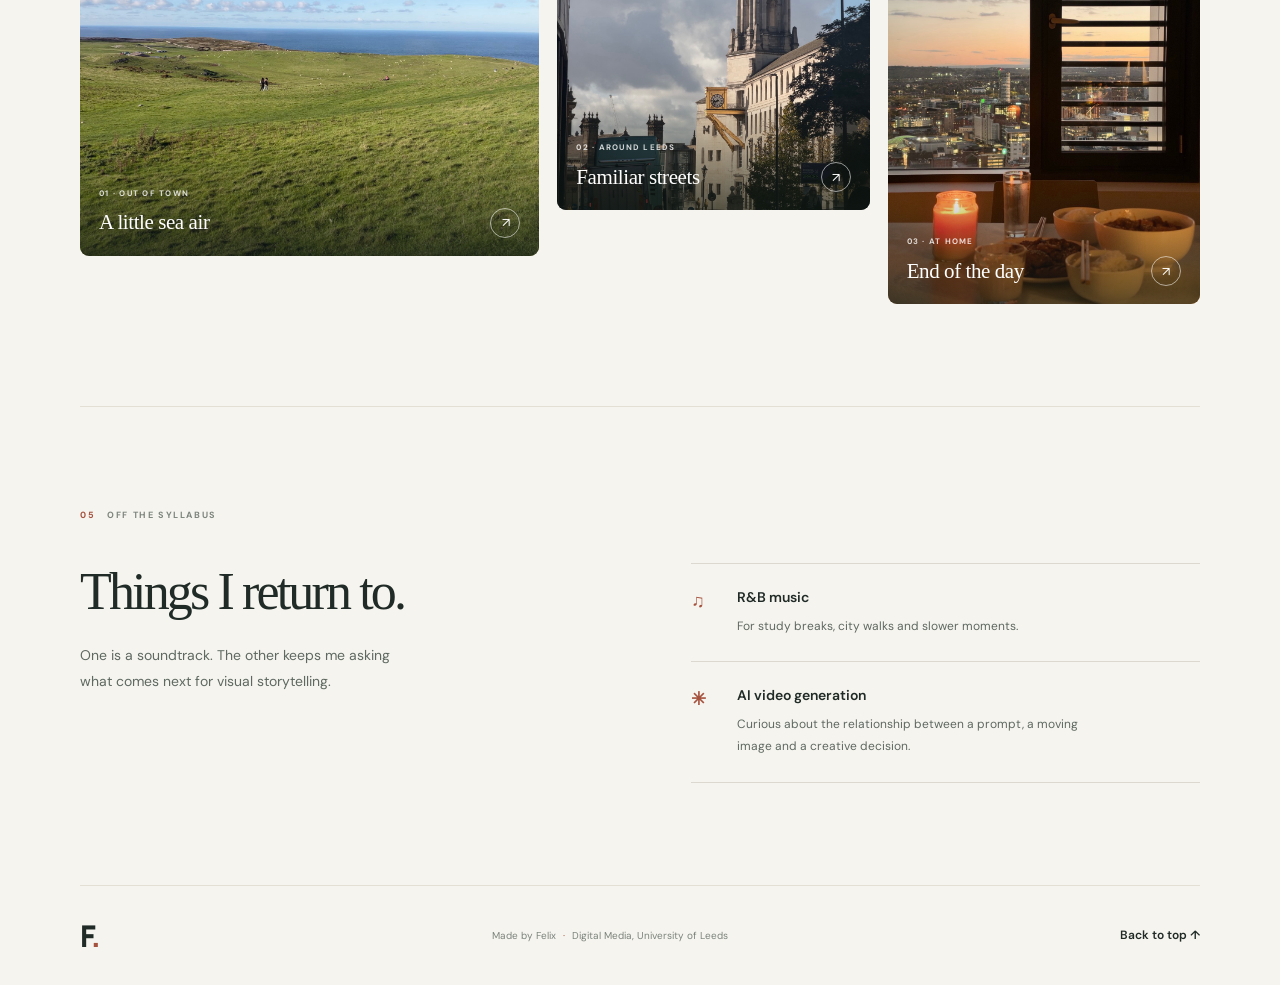
==== commit e29aa5ee: "Add Week 6 classification pilot, record lab and reflection" ====
--- a/Felix website/index.html
+++ b/Felix website/index.html
@@ -85,8 +85,8 @@
           <div class="module-icon" aria-hidden="true">↗</div>
           <p class="module-code">COMM5780</p>
           <h3>Digital<br>Practices</h3>
-          <p class="module-focus"><span>My focus</span>What happens when we turn complex information into data? My workshop reflections explore collecting, classifying and visualising university AI policies, including the choices and limits behind the charts.</p>
-          <a class="module-link text-link" href="reflection.html#week-5">Read the workshop reflections <span aria-hidden="true">→</span></a>
+          <p class="module-focus"><span>My focus</span>What happens when we turn complex information into data? My workshop reflections explore university AI policies and a new photo-classification experiment: how do the categories we choose change the story?</p>
+          <a class="module-link text-link" href="reflection.html#week-6">Read the workshop reflections <span aria-hidden="true">→</span></a>
         </article>
         <article class="module-card module-card-lilac">
           <span class="module-number">02</span>
@@ -126,7 +126,7 @@
           <span class="exploration-index">03 · WORKSHOP REFLECTIONS</span>
           <span class="exploration-icon" aria-hidden="true">✳</span>
           <h3>Thinking through data.</h3>
-          <p>Reflections on the course workshop tasks, using a small university AI-policy dataset to examine classification, visual storytelling and power.</p>
+          <p>A new experiment in identity and photo classification, alongside earlier reflections on AI-policy data, visual storytelling and power.</p>
           <span class="exploration-link">Read the reflections <span aria-hidden="true">→</span></span>
         </a>
       </div>
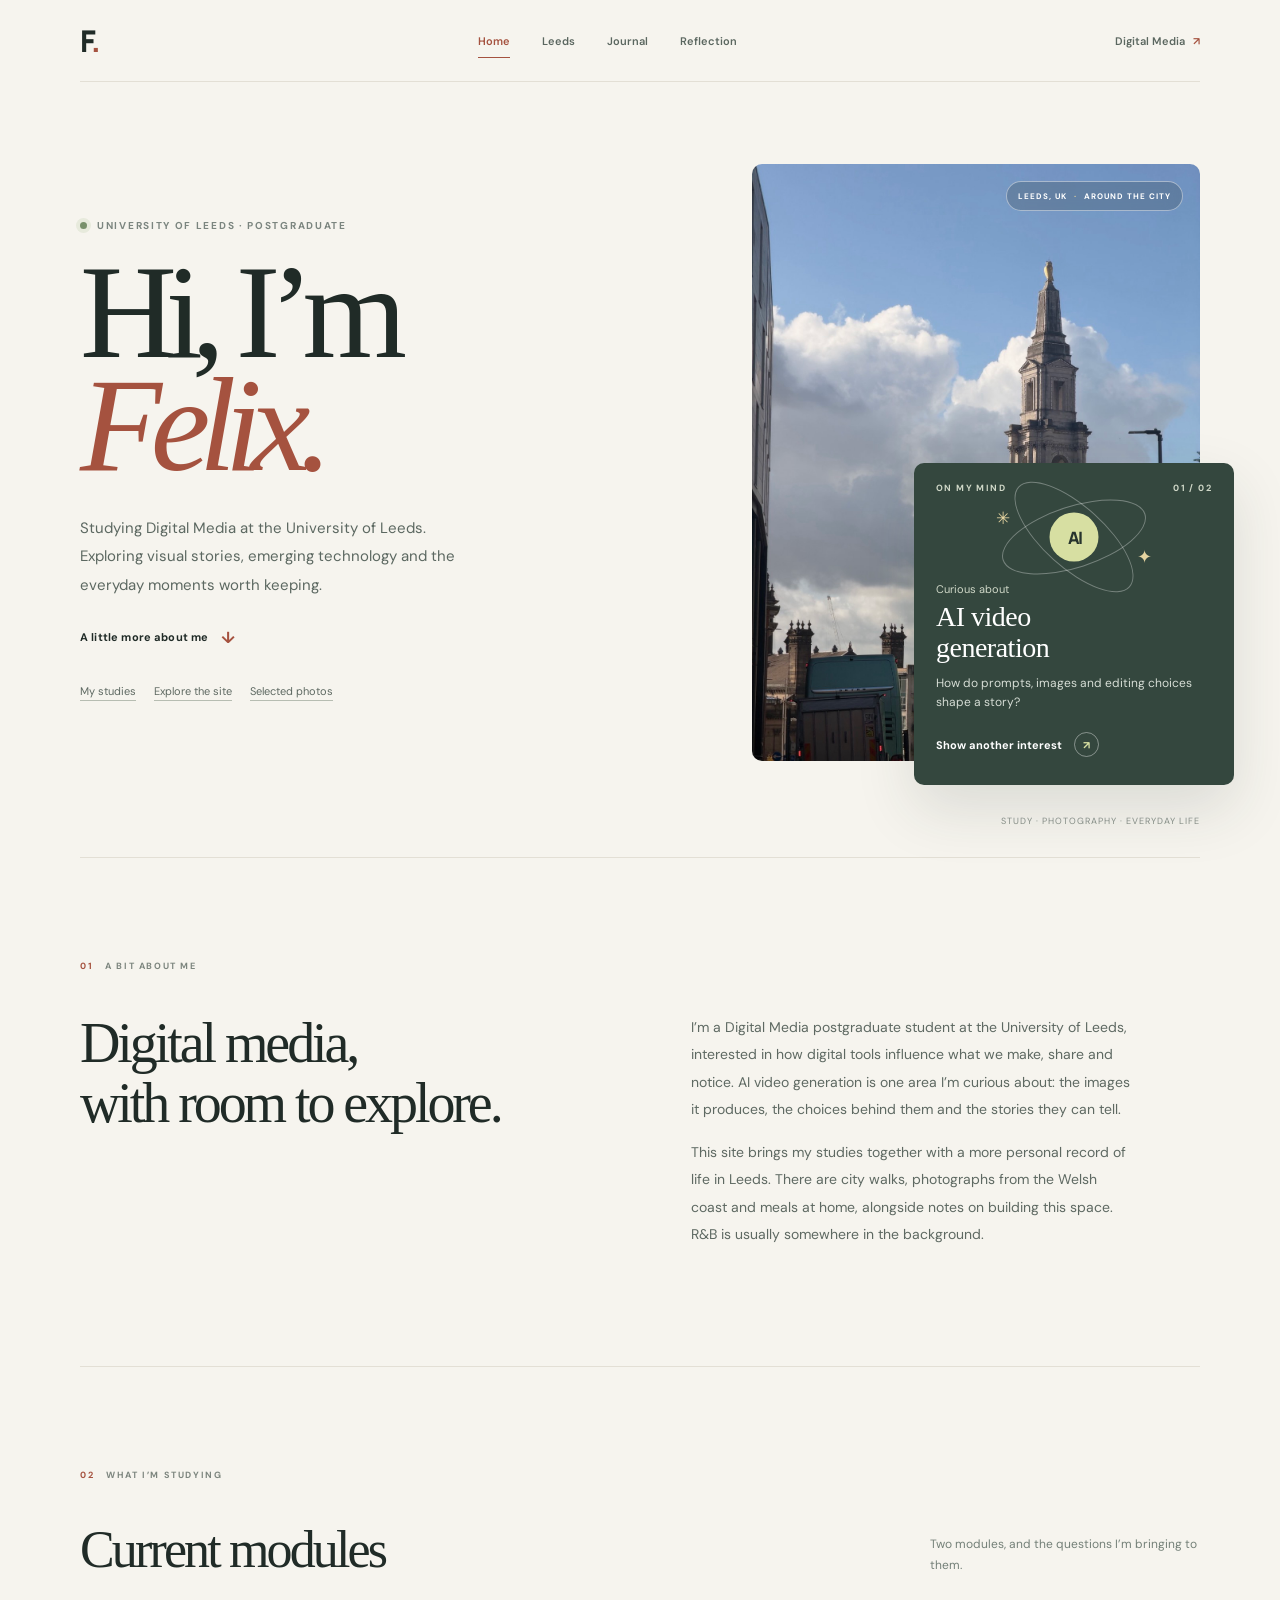
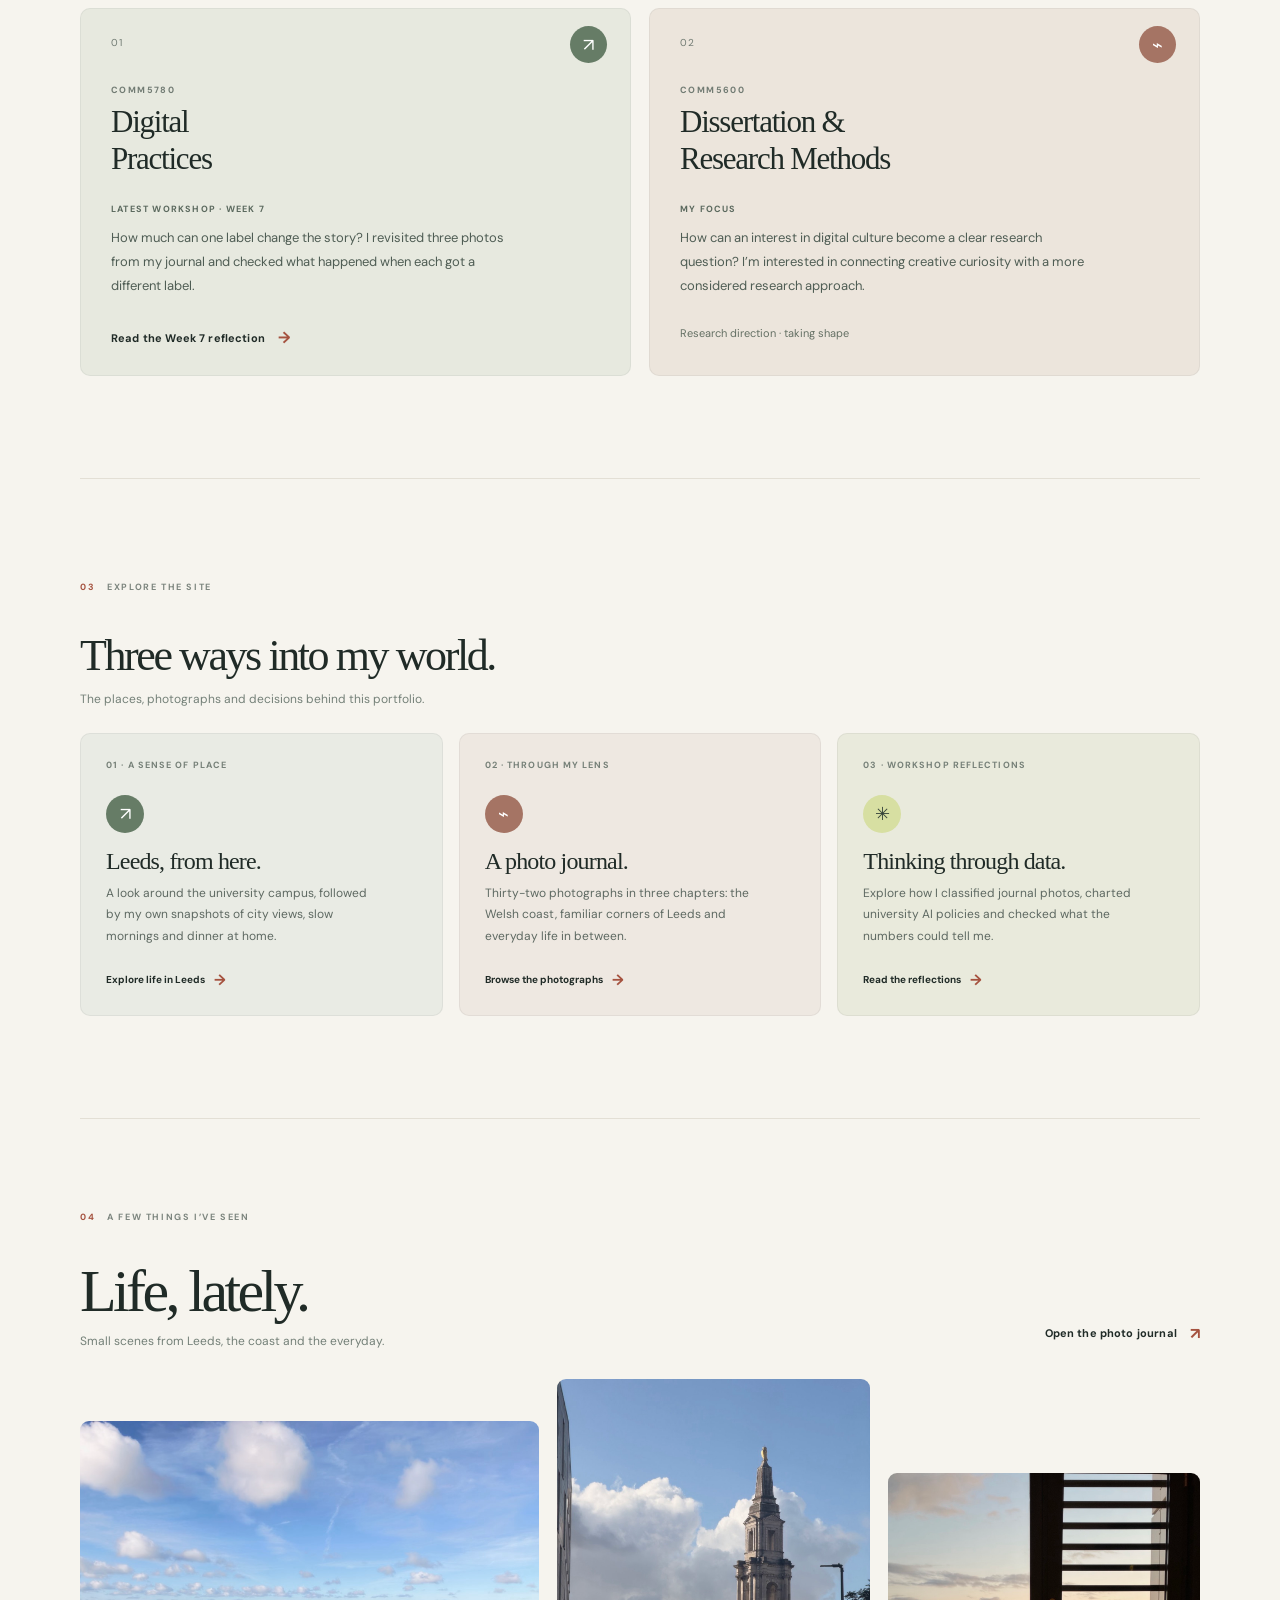
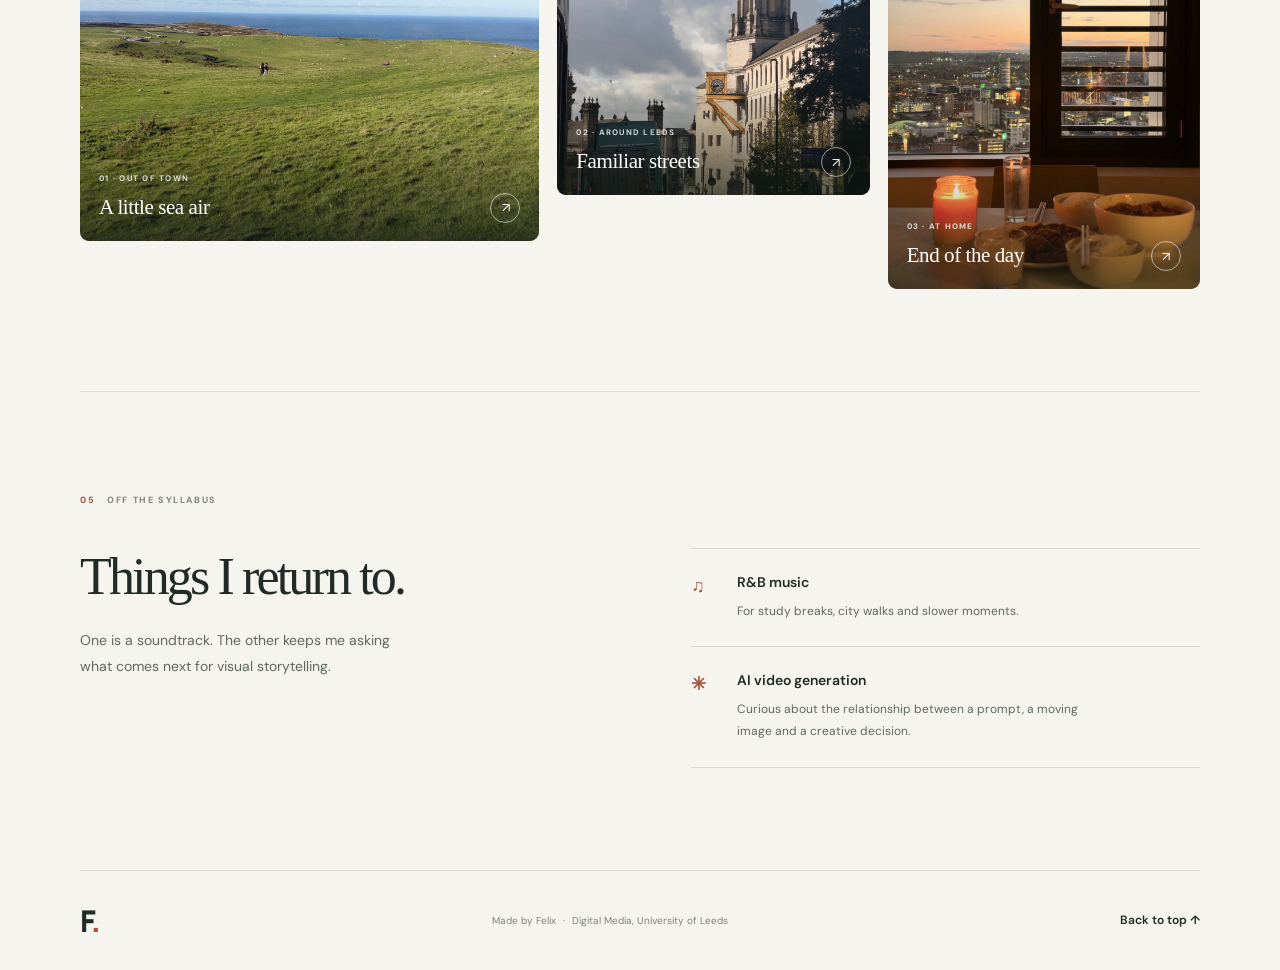
==== commit 92b92c9c: "Add Week 7 reflection and interactive photo label review" ====
--- a/Felix website/index.html
+++ b/Felix website/index.html
@@ -85,8 +85,8 @@
           <div class="module-icon" aria-hidden="true">↗</div>
           <p class="module-code">COMM5780</p>
           <h3>Digital<br>Practices</h3>
-          <p class="module-focus"><span>My focus</span>What happens when we turn complex information into data? My workshop reflections explore university AI policies and a new photo-classification experiment: how do the categories we choose change the story?</p>
-          <a class="module-link text-link" href="reflection.html#week-6">Read the workshop reflections <span aria-hidden="true">→</span></a>
+          <p class="module-focus"><span>Latest workshop · Week 7</span>How much can one label change the story? I revisited three photos from my journal and checked what happened when each got a different label.</p>
+          <a class="module-link text-link" href="reflection.html#week-7">Read the Week 7 reflection <span aria-hidden="true">→</span></a>
         </article>
         <article class="module-card module-card-lilac">
           <span class="module-number">02</span>
@@ -126,7 +126,7 @@
           <span class="exploration-index">03 · WORKSHOP REFLECTIONS</span>
           <span class="exploration-icon" aria-hidden="true">✳</span>
           <h3>Thinking through data.</h3>
-          <p>A new experiment in identity and photo classification, alongside earlier reflections on AI-policy data, visual storytelling and power.</p>
+          <p>Explore how I classified journal photos, charted university AI policies and checked what the numbers could tell me.</p>
           <span class="exploration-link">Read the reflections <span aria-hidden="true">→</span></span>
         </a>
       </div>
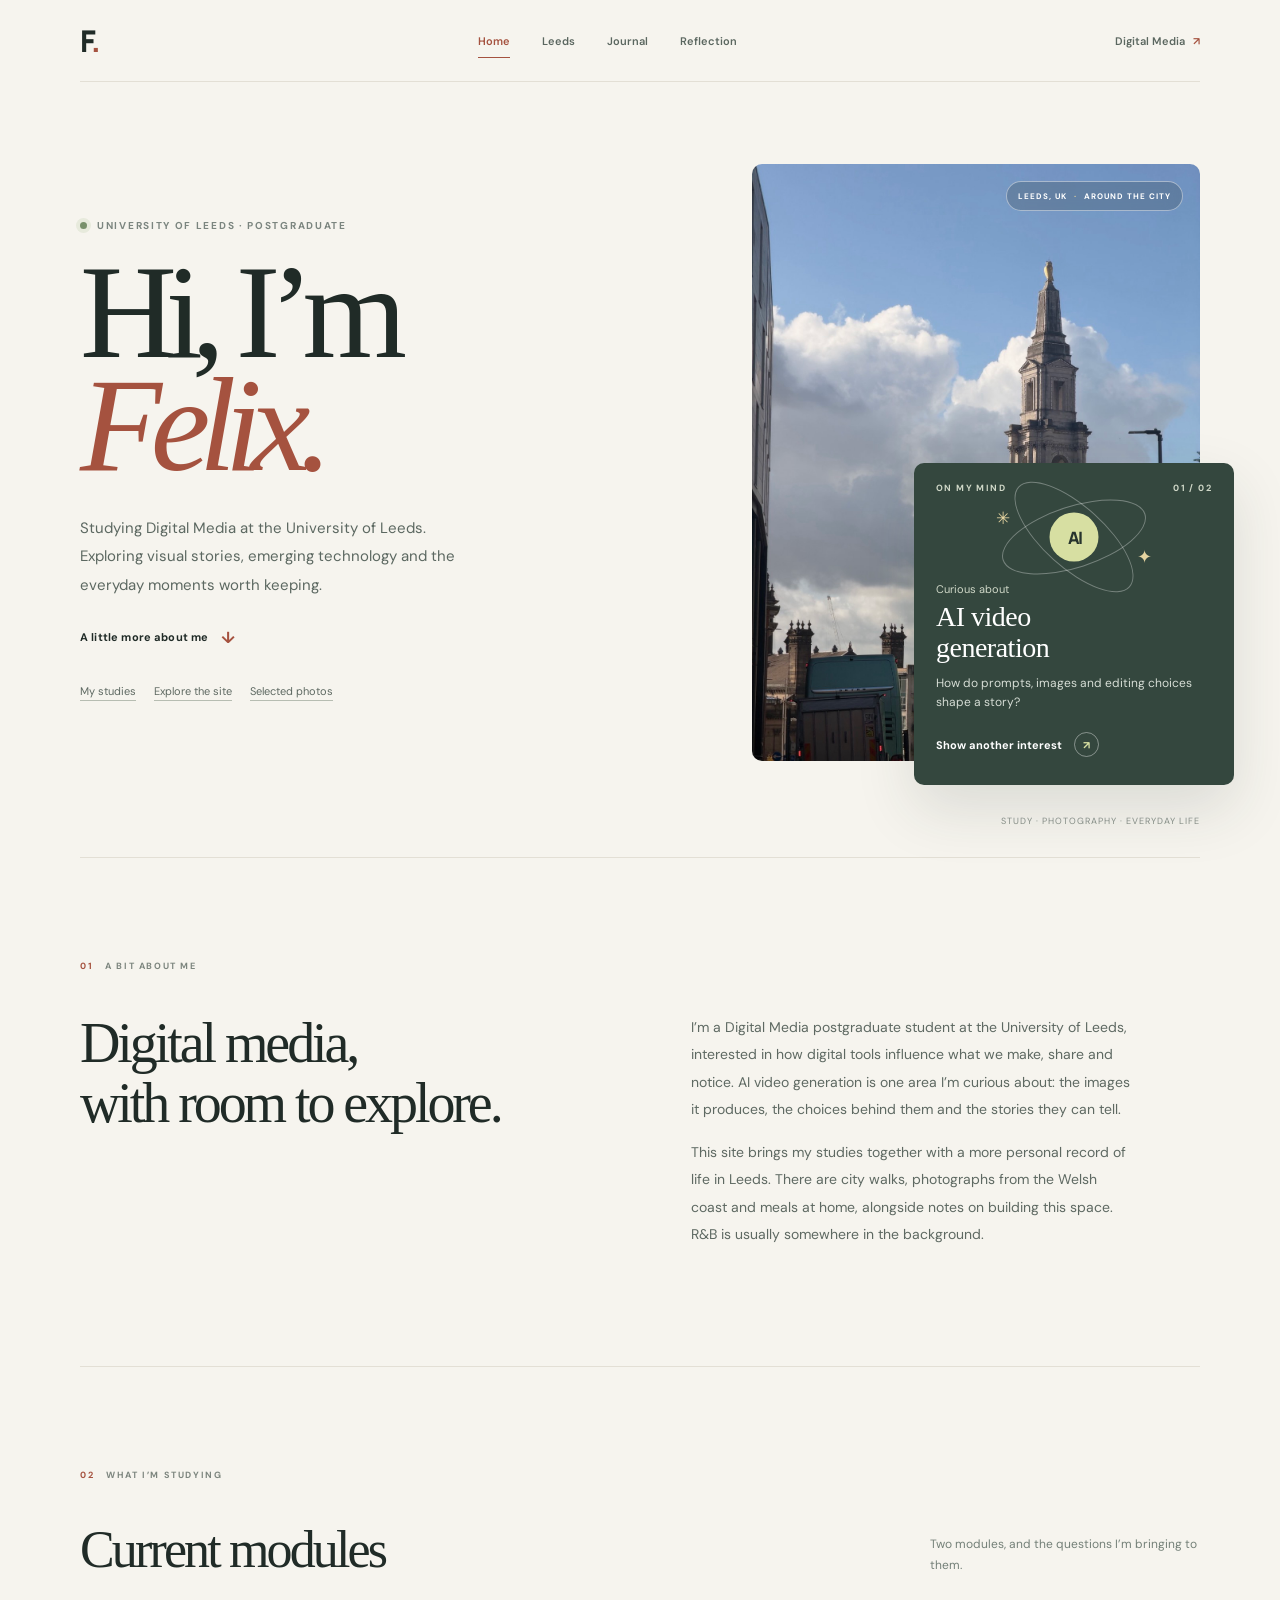
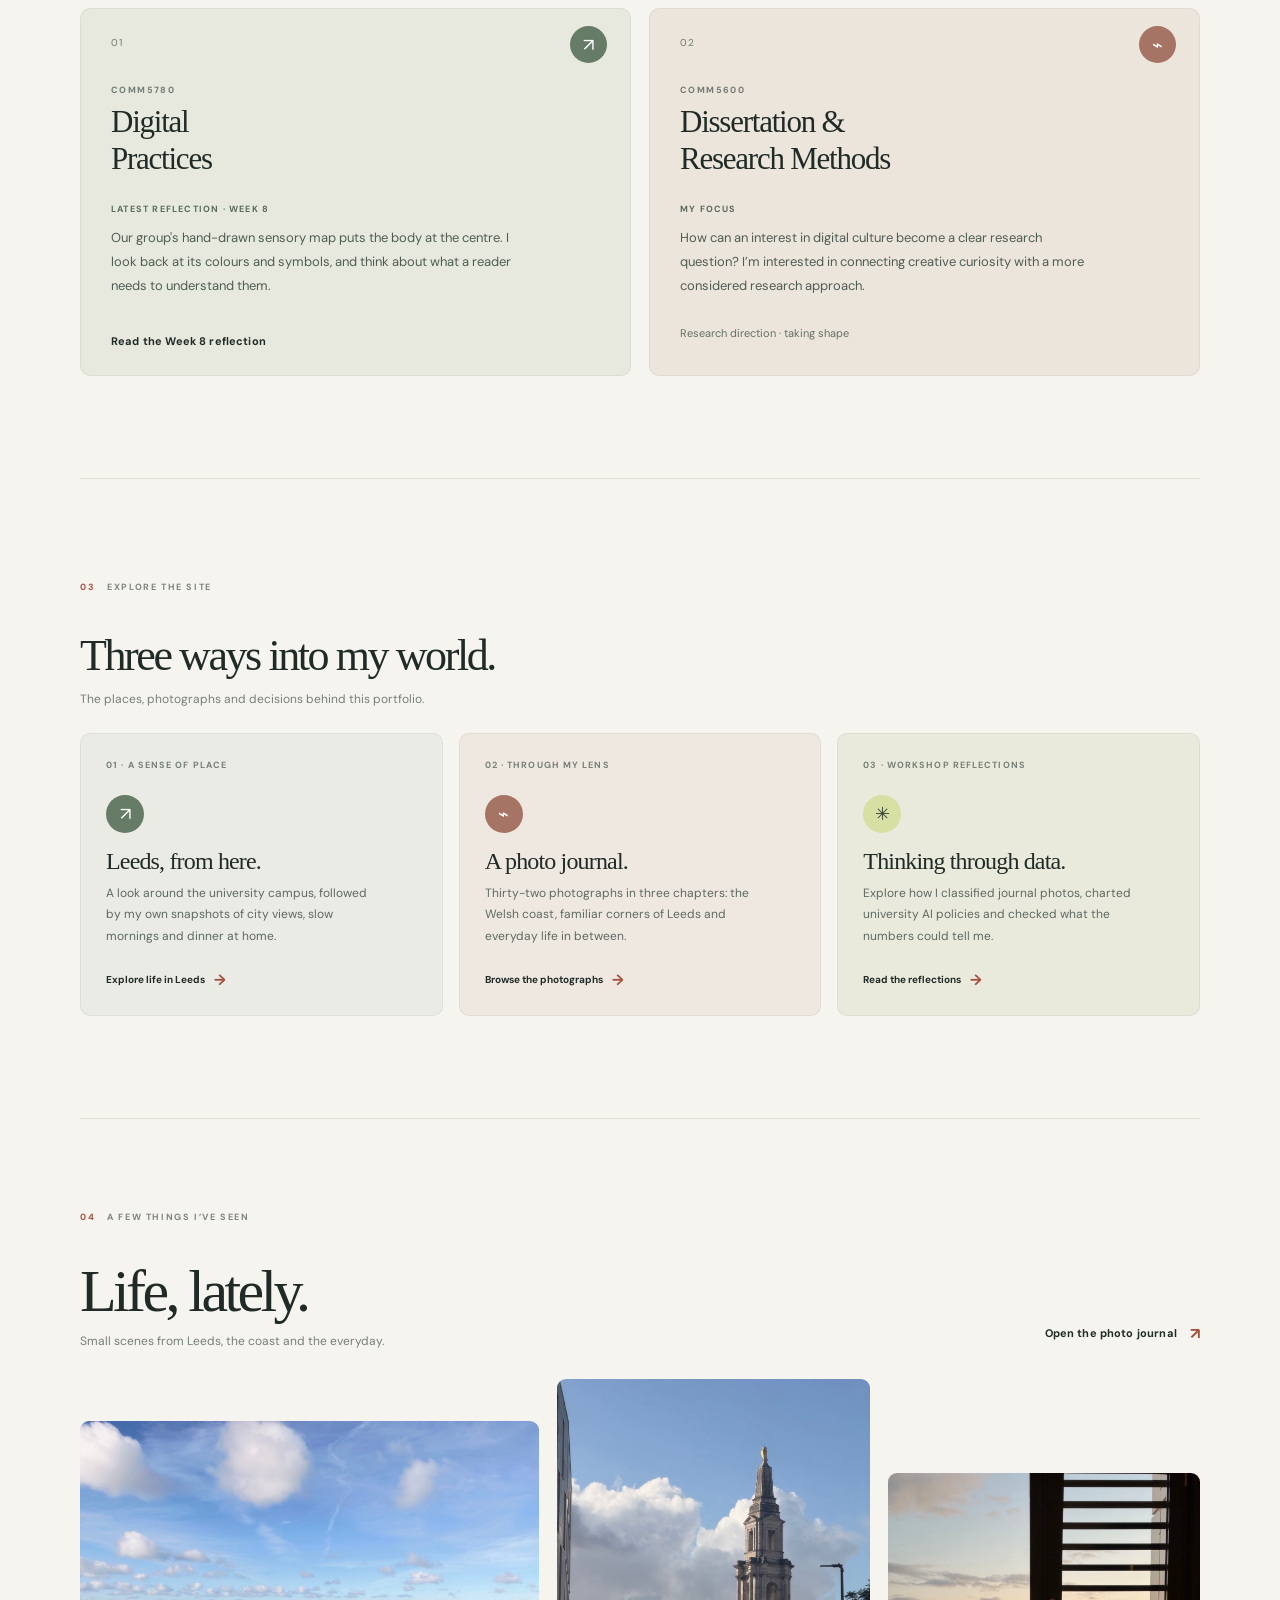
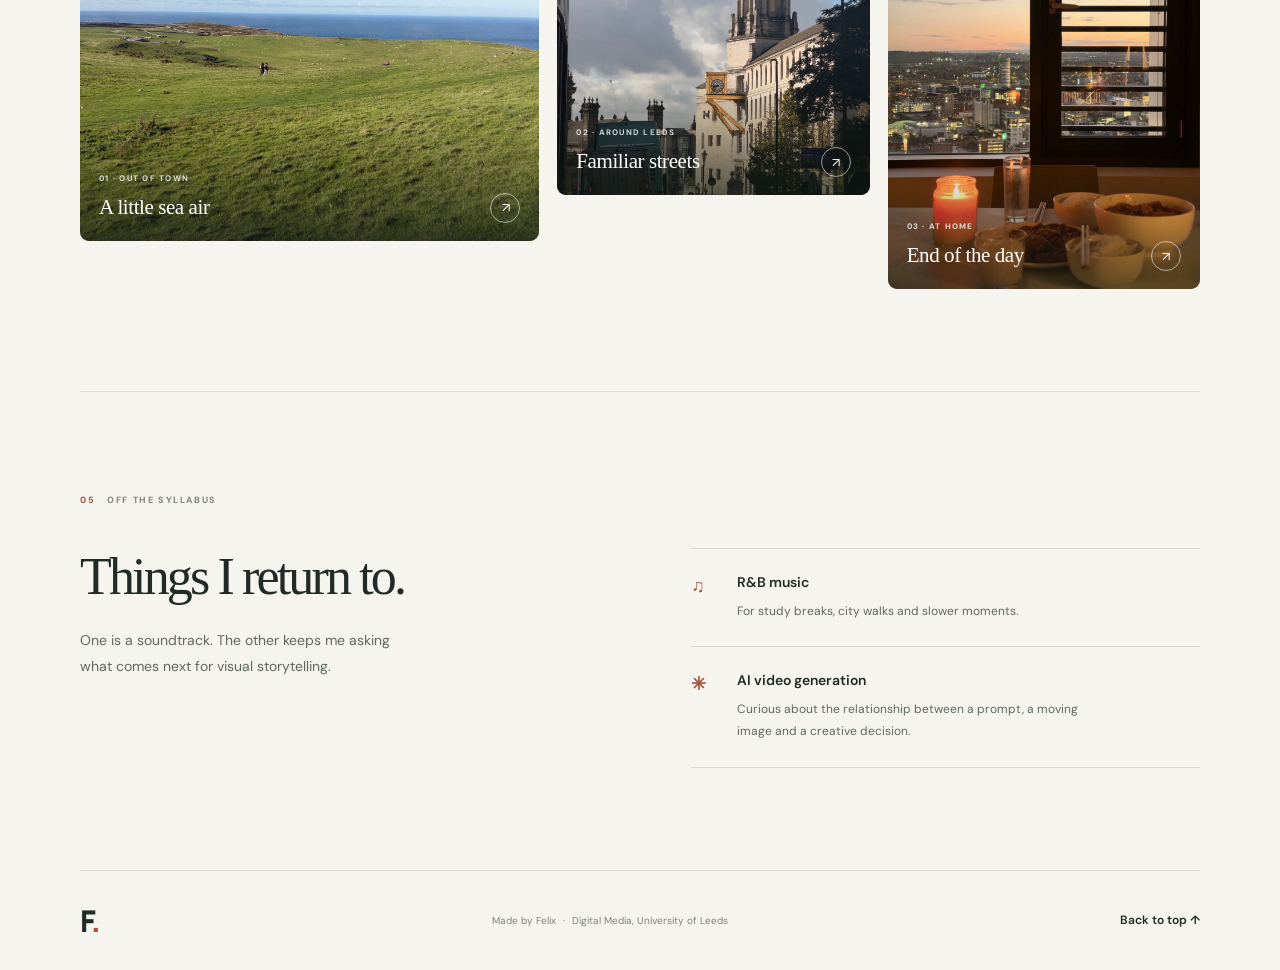
==== commit a8f47104: "Add Week 8 reflection on our group sensory map" ====
--- a/Felix website/index.html
+++ b/Felix website/index.html
@@ -85,8 +85,8 @@
           <div class="module-icon" aria-hidden="true">↗</div>
           <p class="module-code">COMM5780</p>
           <h3>Digital<br>Practices</h3>
-          <p class="module-focus"><span>Latest workshop · Week 7</span>How much can one label change the story? I revisited three photos from my journal and checked what happened when each got a different label.</p>
-          <a class="module-link text-link" href="reflection.html#week-7">Read the Week 7 reflection <span aria-hidden="true">→</span></a>
+          <p class="module-focus"><span>Latest reflection · Week 8</span>Our group's hand-drawn sensory map puts the body at the centre. I look back at its colours and symbols, and think about what a reader needs to understand them.</p>
+          <a class="module-link text-link" href="reflection.html#week-8">Read the Week 8 reflection</a>
         </article>
         <article class="module-card module-card-lilac">
           <span class="module-number">02</span>
